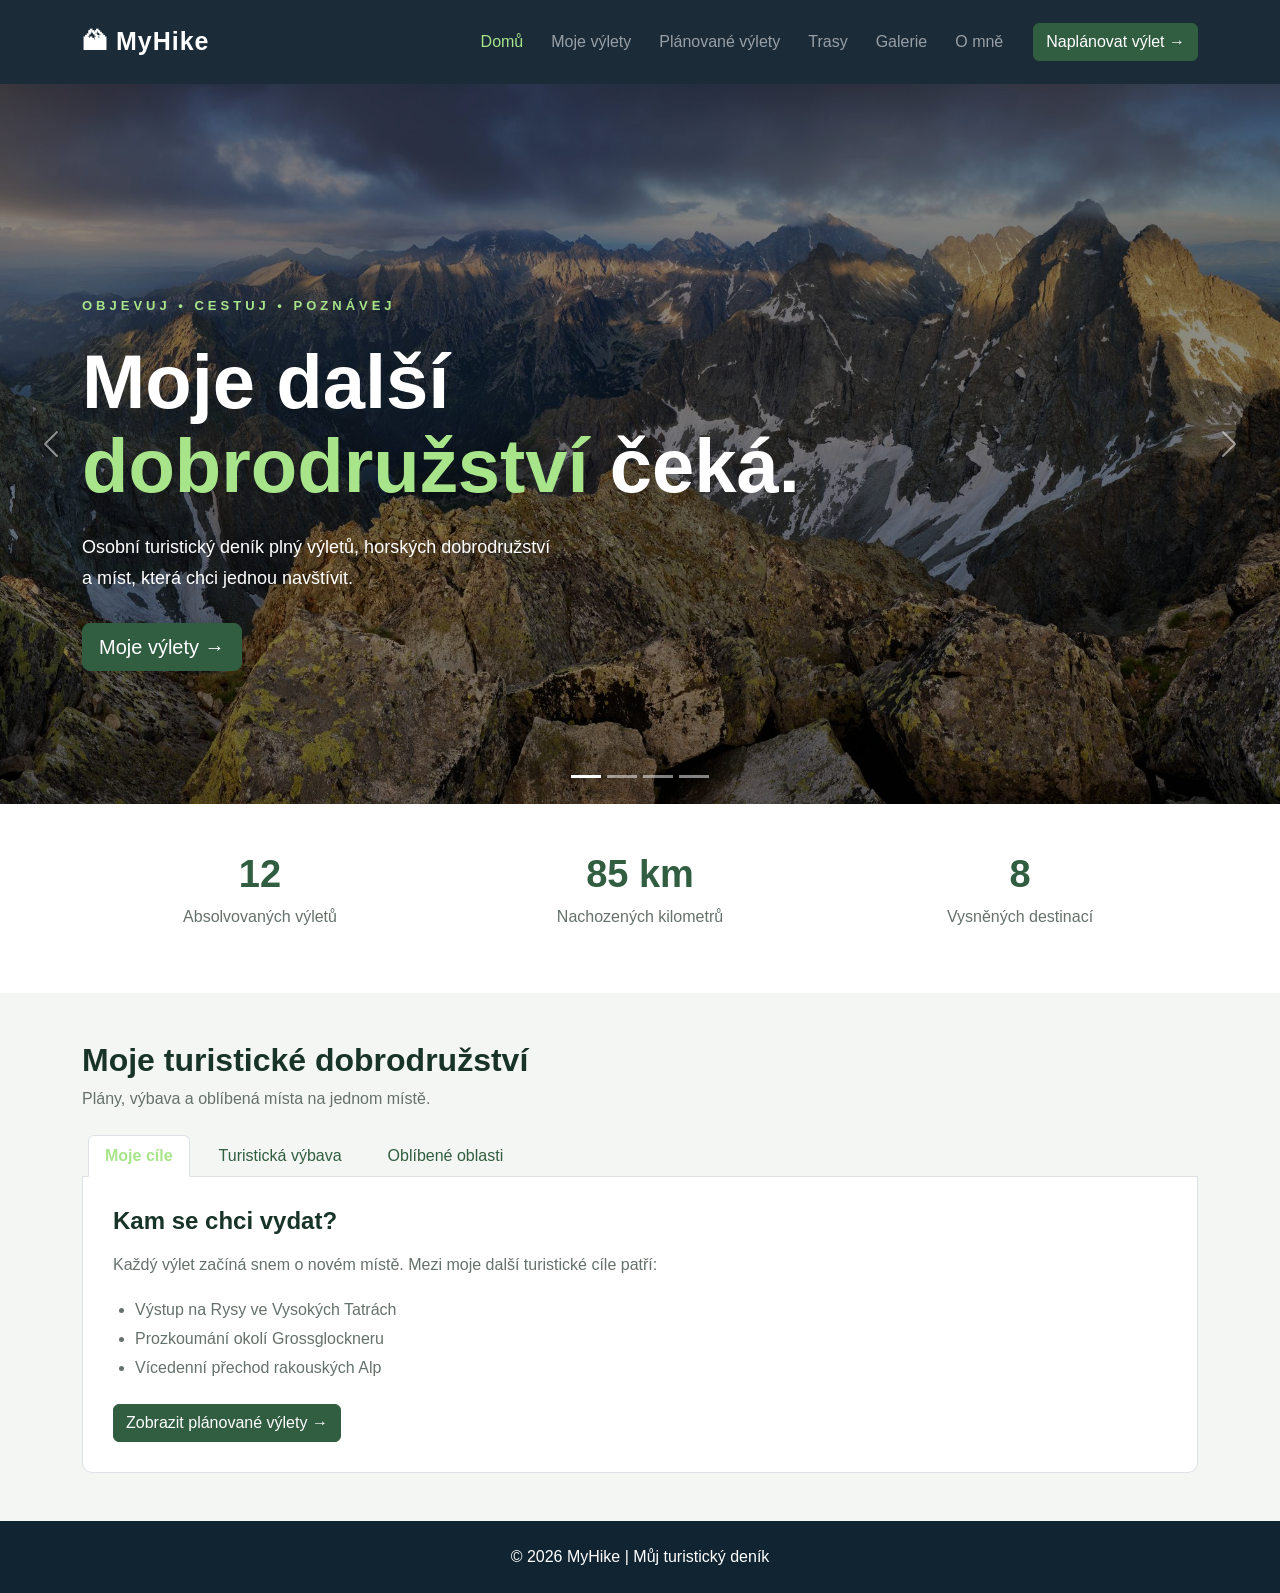
==== index.html @ 787a1495 "Add files via upload" ====
<!DOCTYPE html>
<html lang="cs">

<head>
    <meta charset="UTF-8">
    <meta name="viewport" content="width=device-width, initial-scale=1.0">

    <title>MyHike | Můj turistický deník</title>

    <!-- Bootstrap CSS -->
    <link
        href="https://cdn.jsdelivr.net/npm/bootstrap@5.3.3/dist/css/bootstrap.min.css"
        rel="stylesheet">

    <!-- Vlastní CSS -->
    <link rel="stylesheet" href="css/style.css">
</head>

<body>

    <!-- NAVIGACE -->
    <nav class="navbar navbar-expand-lg navbar-dark fixed-top">
        <div class="container">

            <a class="navbar-brand fw-bold" href="index.html">
                🏔 MyHike
            </a>

            <button
                class="navbar-toggler"
                type="button"
                data-bs-toggle="collapse"
                data-bs-target="#menu"
                aria-controls="menu"
                aria-expanded="false"
                aria-label="Otevřít navigaci">

                <span class="navbar-toggler-icon"></span>
            </button>

            <div class="collapse navbar-collapse" id="menu">

                <ul class="navbar-nav ms-auto">

                    <li class="nav-item">
                        <a class="nav-link active" href="index.html">Domů</a>
                    </li>

                    <li class="nav-item">
                        <a class="nav-link" href="vylety.html">Moje výlety</a>
                    </li>

                    <li class="nav-item">
                        <a class="nav-link" href="plany.html">Plánované výlety</a>
                    </li>

                    <li class="nav-item">
                        <a class="nav-link" href="trasy.html">Trasy</a>
                    </li>

                    <li class="nav-item">
                        <a class="nav-link" href="galerie.html">Galerie</a>
                    </li>

                    <li class="nav-item">
                        <a class="nav-link" href="kontakt.html">O mně</a>
                    </li>

                </ul>

                <a href="plany.html" class="btn btn-success ms-lg-3">
                    Naplánovat výlet →
                </a>

            </div>
        </div>
    </nav>


    <!-- ÚVODNÍ BOOTSTRAP CAROUSEL -->
    <section id="heroCarousel"
        class="carousel slide"
        data-bs-ride="carousel"
        data-bs-interval="5000"
        data-bs-wrap="true">

        <!-- Indikátory -->
        <div class="carousel-indicators">

            <button type="button"
                data-bs-target="#heroCarousel"
                data-bs-slide-to="0"
                class="active"
                aria-current="true"
                aria-label="Fotografie 1">
            </button>

            <button type="button"
                data-bs-target="#heroCarousel"
                data-bs-slide-to="1"
                aria-label="Fotografie 2">
            </button>

            <button type="button"
                data-bs-target="#heroCarousel"
                data-bs-slide-to="2"
                aria-label="Fotografie 3">
            </button>

            <button type="button"
                data-bs-target="#heroCarousel"
                data-bs-slide-to="3"
                aria-label="Fotografie 4">
            </button>

        </div>


        <!-- Fotografie -->
        <div class="carousel-inner">

            <div class="carousel-item active">
                <img
                    src="images/uvod1.jpg"
                    class="hero-image"
                    alt="Vysoké Tatry">
            </div>

            <div class="carousel-item">
                <img
                    src="images/uvod2.jpg"
                    class="hero-image"
                    alt="Lysá hora">
            </div>

            <div class="carousel-item">
                <img
                    src="images/uvod3.jpg"
                    class="hero-image"
                    alt="Alpské jezero">
            </div>

            <div class="carousel-item">
                <img
                    src="images/uvod4.jpg"
                    class="hero-image"
                    alt="Grossglockner">
            </div>

        </div>


        <!-- Text přes fotografie -->
        <div class="hero-overlay">

            <div class="container">

                <p class="hero-label">
                    OBJEVUJ • CESTUJ • POZNÁVEJ
                </p>

                <h1>
                    Moje další<br>
                    <span>dobrodružství</span> čeká.
                </h1>

                <p class="hero-text">
                    Osobní turistický deník plný výletů,
                    horských dobrodružství a míst,
                    která chci jednou navštívit.
                </p>

                <a href="vylety.html" class="btn btn-success btn-lg">
                    Moje výlety →
                </a>

            </div>

        </div>


        <!-- Šipka zpět -->
        <button
            class="carousel-control-prev"
            type="button"
            data-bs-target="#heroCarousel"
            data-bs-slide="prev"
            aria-label="Předchozí fotografie">

            <span class="carousel-control-prev-icon"
                aria-hidden="true"></span>

        </button>


        <!-- Šipka vpřed -->
        <button
            class="carousel-control-next"
            type="button"
            data-bs-target="#heroCarousel"
            data-bs-slide="next"
            aria-label="Další fotografie">

            <span class="carousel-control-next-icon"
                aria-hidden="true"></span>

        </button>

    </section>


    <!-- STATISTIKY -->
    <section class="statistics py-5">

        <div class="container">

            <div class="row text-center g-4">

                <div class="col-12 col-md-4">
                    <h2>12</h2>
                    <p>Absolvovaných výletů</p>
                </div>

                <div class="col-12 col-md-4">
                    <h2>85 km</h2>
                    <p>Nachozených kilometrů</p>
                </div>

                <div class="col-12 col-md-4">
                    <h2>8</h2>
                    <p>Vysněných destinací</p>
                </div>

            </div>

        </div>

    </section>

<!-- PŘEPÍNACÍ ZÁLOŽKY -->
<section class="container tabs-section py-5">

    <div class="section-heading mb-4">
        <h2>Moje turistické dobrodružství</h2>
        <p>Plány, výbava a oblíbená místa na jednom místě.</p>
    </div>

    <!-- TLAČÍTKA ZÁLOŽEK -->
    <ul class="nav nav-tabs" id="myHikeTabs" role="tablist">

        <li class="nav-item" role="presentation">
            <button class="nav-link active"
                id="goals-tab"
                data-bs-toggle="tab"
                data-bs-target="#goals"
                type="button"
                role="tab"
                aria-controls="goals"
                aria-selected="true">
                Moje cíle
            </button>
        </li>

        <li class="nav-item" role="presentation">
            <button class="nav-link"
                id="equipment-tab"
                data-bs-toggle="tab"
                data-bs-target="#equipment"
                type="button"
                role="tab"
                aria-controls="equipment"
                aria-selected="false">
                Turistická výbava
            </button>
        </li>

        <li class="nav-item" role="presentation">
            <button class="nav-link"
                id="areas-tab"
                data-bs-toggle="tab"
                data-bs-target="#areas"
                type="button"
                role="tab"
                aria-controls="areas"
                aria-selected="false">
                Oblíbené oblasti
            </button>
        </li>

    </ul>


    <!-- OBSAH ZÁLOŽEK -->
    <div class="tab-content hike-tab-content" id="myHikeTabsContent">

        <!-- ZÁLOŽKA 1 -->
        <div class="tab-pane fade show active"
            id="goals"
            role="tabpanel"
            aria-labelledby="goals-tab"
            tabindex="0">

            <h3>Kam se chci vydat?</h3>

            <p>
                Každý výlet začíná snem o novém místě.
                Mezi moje další turistické cíle patří:
            </p>

            <ul>
                <li>Výstup na Rysy ve Vysokých Tatrách</li>
                <li>Prozkoumání okolí Grossglockneru</li>
                <li>Vícedenní přechod rakouských Alp</li>
            </ul>

            <a href="plany.html" class="btn btn-success">
                Zobrazit plánované výlety →
            </a>

        </div>


        <!-- ZÁLOŽKA 2 -->
        <div class="tab-pane fade"
            id="equipment"
            role="tabpanel"
            aria-labelledby="equipment-tab"
            tabindex="0">

            <h3>Co si beru na túru?</h3>

            <p>
                Dobrá příprava a správná výbava jsou základem
                každého bezpečného horského výletu.
            </p>

            <ul>
                <li>Pohodlné turistické boty</li>
                <li>Turistický batoh</li>
                <li>Dostatek vody a jídla</li>
                <li>Mapa nebo navigace</li>
                <li>Vhodné oblečení a pláštěnka</li>
            </ul>

        </div>


        <!-- ZÁLOŽKA 3 -->
        <div class="tab-pane fade"
            id="areas"
            role="tabpanel"
            aria-labelledby="areas-tab"
            tabindex="0">

            <h3>Moje oblíbené oblasti</h3>

            <p>
                Nejraději objevuji horskou přírodu
                a místa s krásnými výhledy.
            </p>

            <ul>
                <li>Vysoké Tatry – horské štíty a plesa</li>
                <li>Beskydy – lesy a horské hřebeny</li>
                <li>Alpy – vysoké vrcholy a horská jezera</li>
            </ul>

            <a href="galerie.html" class="btn btn-outline-success">
                Prohlédnout galerii →
            </a>

        </div>

    </div>

</section>


    <!-- PATIČKA -->
    <footer class="text-center py-4">

        <p class="mb-0">
            © 2026 MyHike | Můj turistický deník
        </p>

    </footer>


    <!-- Bootstrap JavaScript -->
    <script src="https://cdn.jsdelivr.net/npm/bootstrap@5.3.3/dist/js/bootstrap.bundle.min.js"></script>

</body>
</html>
---- css/style.css ----
/* ========================================
   MYHIKE - HLAVNÍ STYLY WEBU
   ======================================== */


/* ZÁKLADNÍ NASTAVENÍ */

* {
    box-sizing: border-box;
}

body {
    margin: 0;
    font-family: Arial, sans-serif;
    background-color: #f4f6f3;
    color: #183328;
}


/* ========================================
   NAVIGACE
   ======================================== */

.navbar {
    position: relative;
    background-color: #1b2b38;
    padding: 18px 0;
    width: 100%;
    z-index: 1000;
}

.navbar-brand {
    font-size: 25px;
    font-weight: bold;
    letter-spacing: 1px;
}

.nav-link {
    margin: 0 6px;
    transition: color 0.3s;
}

.nav-link:hover {
    color: #a8e58a !important;
}

.nav-link.active {
    color: #a8e58a !important;
}


/* ========================================
   ÚVODNÍ CAROUSEL
   ======================================== */

#heroCarousel {
    position: relative;
    width: 100%;
    overflow: hidden;
}

#heroCarousel .carousel-inner {
    width: 100%;
}

#heroCarousel .carousel-item {
    height: 720px;
    background-color: transparent;
}

#heroCarousel .carousel-item img {
    display: block;
    width: 100%;
    height: 720px;
    object-fit: cover;
}

.hero-image {
    display: block;
    width: 100%;
    height: 720px;
    object-fit: cover;
    object-position: center;
    filter: brightness(55%);
}


/* TEXT PŘES FOTOGRAFIE */

.hero-overlay {
    position: absolute;
    inset: 0;
    display: flex;
    align-items: center;
    color: white;
    pointer-events: none;
    z-index: 2;
}

.hero-overlay .container {
    padding-top: 80px;
}

.hero-label {
    letter-spacing: 4px;
    font-size: 13px;
    font-weight: bold;
    color: #a8e58a;
}

.hero-overlay h1 {
    font-size: clamp(42px, 6vw, 76px);
    font-weight: bold;
    line-height: 1.1;
    margin: 25px 0;
}

.hero-overlay h1 span {
    color: #a8e58a;
}

.hero-text {
    max-width: 470px;
    font-size: 18px;
    line-height: 1.7;
    margin-bottom: 30px;
}

.hero-overlay a {
    pointer-events: auto;
}


/* OVLÁDÁNÍ CAROUSELU */

#heroCarousel .carousel-indicators {
    z-index: 4;
}

#heroCarousel .carousel-control-prev,
#heroCarousel .carousel-control-next {
    z-index: 4;
    width: 8%;
}


/* ========================================
   TLAČÍTKA
   ======================================== */

.btn-success {
    background-color: #315d40;
    border-color: #315d40;
}

.btn-success:hover {
    background-color: #244832;
    border-color: #244832;
}


/* ========================================
   STATISTIKY
   ======================================== */

.statistics {
    background-color: #ffffff;
    padding: 50px 0;
}

.statistics h2 {
    color: #315d40;
    font-size: 38px;
    font-weight: bold;
}

.statistics p {
    color: #65716a;
    font-size: 16px;
}


/* ========================================
   PATIČKA
   ======================================== */

footer {
    background-color: #102432;
    color: white;
}


/* ========================================
   RESPONZIVNÍ ZOBRAZENÍ
   ======================================== */

@media (max-width: 768px) {

    .navbar {
        padding: 12px 0;
    }

    #heroCarousel .carousel-item {
        height: 650px;
    }

    .hero-image {
        height: 650px;
    }

    .hero-overlay .container {
        padding-top: 100px;
    }

    .hero-overlay h1 {
        font-size: 42px;
    }

    .hero-text {
        font-size: 16px;
        max-width: 90%;
    }

    .statistics h2 {
        font-size: 32px;
    }

}


@media (max-width: 480px) {

    #heroCarousel .carousel-item {
        height: 600px;
    }

    .hero-image {
        height: 600px;
    }

    .hero-overlay h1 {
        font-size: 36px;
    }

    .hero-label {
        font-size: 11px;
        letter-spacing: 2px;
    }

}

/* ========================================
   STRÁNKA MOJE VÝLETY
   ======================================== */

.subpage-header {
    background: linear-gradient(
        rgba(10, 30, 25, 0.85),
        rgba(10, 30, 25, 0.85)
    ),
    url("../images/uvod1.jpg") center/cover;

    color: white;
    padding: 150px 0 70px;
}

.subpage-header h1 {
    font-size: clamp(38px, 5vw, 60px);
    font-weight: bold;
    margin: 15px 0;
}

.subpage-header p:not(.hero-label) {
    max-width: 600px;
    font-size: 18px;
    line-height: 1.7;
}

.breadcrumb a {
    color: #315d40;
    text-decoration: none;
}

.section-heading h2 {
    color: #183328;
    font-size: 32px;
    font-weight: bold;
}

.section-heading p {
    color: #65716a;
}

.hike-card {
    border: none;
    border-radius: 12px;
    overflow: hidden;
    box-shadow: 0 4px 18px rgba(0, 0, 0, 0.08);
    transition: transform 0.3s, box-shadow 0.3s;
}

.hike-card:hover {
    transform: translateY(-5px);
    box-shadow: 0 8px 24px rgba(0, 0, 0, 0.14);
}

.hike-card .card-img-top {
    height: 230px;
    object-fit: cover;
}

.hike-card .card-title {
    color: #183328;
    font-size: 22px;
    font-weight: bold;
}

.hike-card .card-text {
    color: #65716a;
    line-height: 1.6;
}

.hike-detail {
    color: #315d40;
    font-size: 14px;
}

/* ========================================
   TABULKA TURISTICKÝCH TRAS
   ======================================== */

#trasyTable {
    font-size: 14px;
}

#trasyTable thead th {
    background-color: #1b2b38;
    color: white;
    padding: 14px 10px;
    white-space: nowrap;
}

#trasyTable tbody td {
    padding: 12px 10px;
}

.dataTables_wrapper {
    margin-top: 20px;
    margin-bottom: 30px;
}

.dataTables_wrapper .form-control,
.dataTables_wrapper .form-select {
    border-radius: 6px;
    border: 1px solid #ced4da;
}

.dataTables_wrapper .page-link {
    color: #315d40;
}


.dataTables_wrapper .page-item.active .page-link {
    background-color: transparent;
    border-color: #315d40;
    color: #315d40;
    font-weight: bold;
}

/* ========================================
   FOTOGALERIE
   ======================================== */

.gallery-button {
    display: block;
    width: 100%;
    padding: 0;
    border: none;
    background: transparent;
    overflow: hidden;
    border-radius: 10px;
    cursor: pointer;
}

.gallery-image {
    display: block;
    width: 100%;
    height: 260px;
    object-fit: cover;
    transition: transform 0.4s, filter 0.4s;
}

.gallery-button:hover .gallery-image {
    transform: scale(1.05);
    filter: brightness(80%);
}

.gallery-caption {
    margin-top: 12px;
    margin-bottom: 5px;
    font-size: 20px;
    font-weight: bold;
    color: #183328;
}

.modal-photo {
    display: block;
    width: 100%;
    max-height: 65vh;
    object-fit: contain;
    border-radius: 8px;
}

/* ========================================
   STRÁNKA O MNĚ A KONTAKT
   ======================================== */

.about-section {
    max-width: 850px;
}

.about-section p {
    color: #65716a;
    font-size: 17px;
    line-height: 1.8;
}

.contact-section {
    max-width: 900px;
    margin: 0 auto;
    padding: 30px;
    background-color: white;
    border-radius: 12px;
    box-shadow: 0 4px 18px rgba(0, 0, 0, 0.07);
}

.contact-form .form-label {
    font-weight: 600;
    color: #183328;
}

.contact-form .form-control,
.contact-form .form-select {
    padding: 11px 12px;
    border-color: #d5ddd7;
}

.contact-form .form-control:focus,
.contact-form .form-select:focus {
    border-color: #315d40;
    box-shadow: 0 0 0 0.2rem rgba(49, 93, 64, 0.15);
}

.contact-form .form-check-input:checked {
    background-color: #315d40;
    border-color: #315d40;
}

@media (max-width: 576px) {
    .contact-section {
        padding: 20px 15px;
    }
}

/* ========================================
   PŘEPÍNACÍ ZÁLOŽKY
   ======================================== */

.tabs-section {
    max-width: 1140px;
}

.hike-tab-content {
    background-color: white;
    border: 1px solid #dee2e6;
    border-top: none;
    padding: 30px;
    border-radius: 0 0 10px 10px;
    min-height: 250px;
}

.hike-tab-content h3 {
    color: #183328;
    font-size: 24px;
    font-weight: bold;
    margin-bottom: 15px;
}

.hike-tab-content p,
.hike-tab-content li {
    color: #65716a;
    line-height: 1.8;
}

.hike-tab-content ul {
    padding-left: 22px;
    margin-bottom: 22px;
}

#myHikeTabs .nav-link {
    color: #315d40;
}

#myHikeTabs .nav-link.active {
    color: #183328;
    font-weight: bold;
    border-color: #dee2e6 #dee2e6 white;
}

@media (max-width: 576px) {

    .hike-tab-content {
        padding: 20px 15px;
    }

    #myHikeTabs .nav-link {
        padding: 10px 8px;
        font-size: 13px;
    }

}
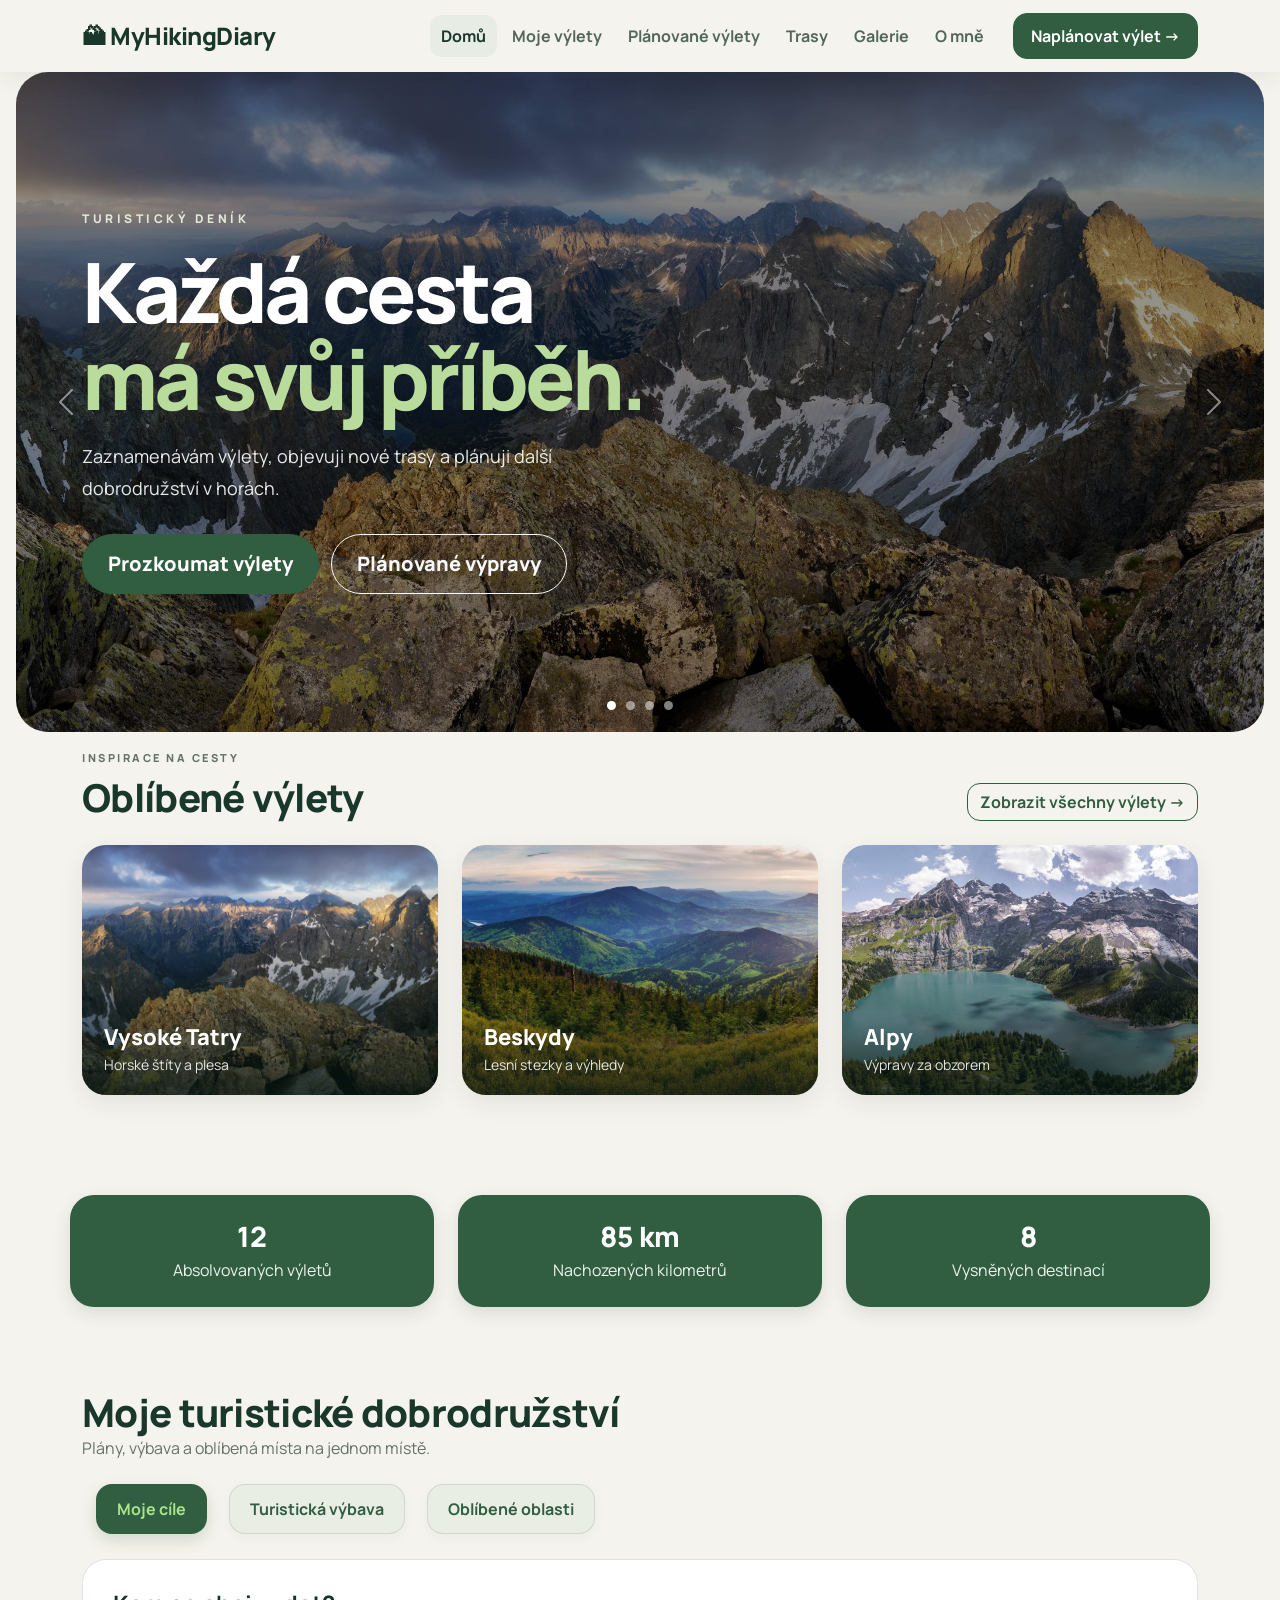
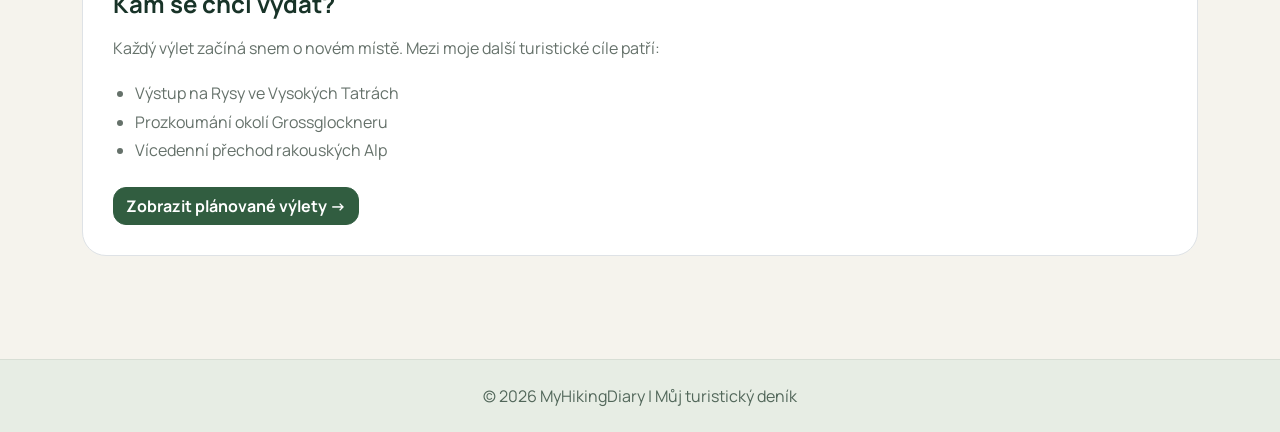
==== commit b5aed290: "Add files via upload" ====
--- a/index.html
+++ b/index.html
@@ -1,394 +1,435 @@
-
-<!DOCTYPE html>
-<html lang="cs">
-
-<head>
-    <meta charset="UTF-8">
-    <meta name="viewport" content="width=device-width, initial-scale=1.0">
-
-    <title>MyHike | Můj turistický deník</title>
-
-    <!-- Bootstrap CSS -->
-    <link
-        href="https://cdn.jsdelivr.net/npm/bootstrap@5.3.3/dist/css/bootstrap.min.css"
-        rel="stylesheet">
-
-    <!-- Vlastní CSS -->
-    <link rel="stylesheet" href="css/style.css">
-</head>
-
-<body>
-
-    <!-- NAVIGACE -->
-    <nav class="navbar navbar-expand-lg navbar-dark fixed-top">
-        <div class="container">
-
-            <a class="navbar-brand fw-bold" href="index.html">
-                🏔 MyHike
-            </a>
-
-            <button
-                class="navbar-toggler"
-                type="button"
-                data-bs-toggle="collapse"
-                data-bs-target="#menu"
-                aria-controls="menu"
-                aria-expanded="false"
-                aria-label="Otevřít navigaci">
-
-                <span class="navbar-toggler-icon"></span>
-            </button>
-
-            <div class="collapse navbar-collapse" id="menu">
-
-                <ul class="navbar-nav ms-auto">
-
-                    <li class="nav-item">
-                        <a class="nav-link active" href="index.html">Domů</a>
-                    </li>
-
-                    <li class="nav-item">
-                        <a class="nav-link" href="vylety.html">Moje výlety</a>
-                    </li>
-
-                    <li class="nav-item">
-                        <a class="nav-link" href="plany.html">Plánované výlety</a>
-                    </li>
-
-                    <li class="nav-item">
-                        <a class="nav-link" href="trasy.html">Trasy</a>
-                    </li>
-
-                    <li class="nav-item">
-                        <a class="nav-link" href="galerie.html">Galerie</a>
-                    </li>
-
-                    <li class="nav-item">
-                        <a class="nav-link" href="kontakt.html">O mně</a>
-                    </li>
-
-                </ul>
-
-                <a href="plany.html" class="btn btn-success ms-lg-3">
-                    Naplánovat výlet →
-                </a>
-
-            </div>
-        </div>
-    </nav>
-
-
-    <!-- ÚVODNÍ BOOTSTRAP CAROUSEL -->
-    <section id="heroCarousel"
-        class="carousel slide"
-        data-bs-ride="carousel"
-        data-bs-interval="5000"
-        data-bs-wrap="true">
-
-        <!-- Indikátory -->
-        <div class="carousel-indicators">
-
-            <button type="button"
-                data-bs-target="#heroCarousel"
-                data-bs-slide-to="0"
-                class="active"
-                aria-current="true"
-                aria-label="Fotografie 1">
-            </button>
-
-            <button type="button"
-                data-bs-target="#heroCarousel"
-                data-bs-slide-to="1"
-                aria-label="Fotografie 2">
-            </button>
-
-            <button type="button"
-                data-bs-target="#heroCarousel"
-                data-bs-slide-to="2"
-                aria-label="Fotografie 3">
-            </button>
-
-            <button type="button"
-                data-bs-target="#heroCarousel"
-                data-bs-slide-to="3"
-                aria-label="Fotografie 4">
-            </button>
-
-        </div>
-
-
-        <!-- Fotografie -->
-        <div class="carousel-inner">
-
-            <div class="carousel-item active">
-                <img
-                    src="images/uvod1.jpg"
-                    class="hero-image"
-                    alt="Vysoké Tatry">
-            </div>
-
-            <div class="carousel-item">
-                <img
-                    src="images/uvod2.jpg"
-                    class="hero-image"
-                    alt="Lysá hora">
-            </div>
-
-            <div class="carousel-item">
-                <img
-                    src="images/uvod3.jpg"
-                    class="hero-image"
-                    alt="Alpské jezero">
-            </div>
-
-            <div class="carousel-item">
-                <img
-                    src="images/uvod4.jpg"
-                    class="hero-image"
-                    alt="Grossglockner">
-            </div>
-
-        </div>
-
-
-        <!-- Text přes fotografie -->
-        <div class="hero-overlay">
-
-            <div class="container">
-
-                <p class="hero-label">
-                    OBJEVUJ • CESTUJ • POZNÁVEJ
-                </p>
-
-                <h1>
-                    Moje další<br>
-                    <span>dobrodružství</span> čeká.
-                </h1>
-
-                <p class="hero-text">
-                    Osobní turistický deník plný výletů,
-                    horských dobrodružství a míst,
-                    která chci jednou navštívit.
-                </p>
-
-                <a href="vylety.html" class="btn btn-success btn-lg">
-                    Moje výlety →
-                </a>
-
-            </div>
-
-        </div>
-
-
-        <!-- Šipka zpět -->
-        <button
-            class="carousel-control-prev"
-            type="button"
-            data-bs-target="#heroCarousel"
-            data-bs-slide="prev"
-            aria-label="Předchozí fotografie">
-
-            <span class="carousel-control-prev-icon"
-                aria-hidden="true"></span>
-
-        </button>
-
-
-        <!-- Šipka vpřed -->
-        <button
-            class="carousel-control-next"
-            type="button"
-            data-bs-target="#heroCarousel"
-            data-bs-slide="next"
-            aria-label="Další fotografie">
-
-            <span class="carousel-control-next-icon"
-                aria-hidden="true"></span>
-
-        </button>
-
-    </section>
-
-
-    <!-- STATISTIKY -->
-    <section class="statistics py-5">
-
-        <div class="container">
-
-            <div class="row text-center g-4">
-
-                <div class="col-12 col-md-4">
-                    <h2>12</h2>
-                    <p>Absolvovaných výletů</p>
-                </div>
-
-                <div class="col-12 col-md-4">
-                    <h2>85 km</h2>
-                    <p>Nachozených kilometrů</p>
-                </div>
-
-                <div class="col-12 col-md-4">
-                    <h2>8</h2>
-                    <p>Vysněných destinací</p>
-                </div>
-
-            </div>
-
-        </div>
-
-    </section>
-
-<!-- PŘEPÍNACÍ ZÁLOŽKY -->
-<section class="container tabs-section py-5">
-
-    <div class="section-heading mb-4">
-        <h2>Moje turistické dobrodružství</h2>
-        <p>Plány, výbava a oblíbená místa na jednom místě.</p>
-    </div>
-
-    <!-- TLAČÍTKA ZÁLOŽEK -->
-    <ul class="nav nav-tabs" id="myHikeTabs" role="tablist">
-
-        <li class="nav-item" role="presentation">
-            <button class="nav-link active"
-                id="goals-tab"
-                data-bs-toggle="tab"
-                data-bs-target="#goals"
-                type="button"
-                role="tab"
-                aria-controls="goals"
-                aria-selected="true">
-                Moje cíle
-            </button>
-        </li>
-
-        <li class="nav-item" role="presentation">
-            <button class="nav-link"
-                id="equipment-tab"
-                data-bs-toggle="tab"
-                data-bs-target="#equipment"
-                type="button"
-                role="tab"
-                aria-controls="equipment"
-                aria-selected="false">
-                Turistická výbava
-            </button>
-        </li>
-
-        <li class="nav-item" role="presentation">
-            <button class="nav-link"
-                id="areas-tab"
-                data-bs-toggle="tab"
-                data-bs-target="#areas"
-                type="button"
-                role="tab"
-                aria-controls="areas"
-                aria-selected="false">
-                Oblíbené oblasti
-            </button>
-        </li>
-
-    </ul>
-
-
-    <!-- OBSAH ZÁLOŽEK -->
-    <div class="tab-content hike-tab-content" id="myHikeTabsContent">
-
-        <!-- ZÁLOŽKA 1 -->
-        <div class="tab-pane fade show active"
-            id="goals"
-            role="tabpanel"
-            aria-labelledby="goals-tab"
-            tabindex="0">
-
-            <h3>Kam se chci vydat?</h3>
-
-            <p>
-                Každý výlet začíná snem o novém místě.
-                Mezi moje další turistické cíle patří:
-            </p>
-
-            <ul>
-                <li>Výstup na Rysy ve Vysokých Tatrách</li>
-                <li>Prozkoumání okolí Grossglockneru</li>
-                <li>Vícedenní přechod rakouských Alp</li>
-            </ul>
-
-            <a href="plany.html" class="btn btn-success">
-                Zobrazit plánované výlety →
-            </a>
-
-        </div>
-
-
-        <!-- ZÁLOŽKA 2 -->
-        <div class="tab-pane fade"
-            id="equipment"
-            role="tabpanel"
-            aria-labelledby="equipment-tab"
-            tabindex="0">
-
-            <h3>Co si beru na túru?</h3>
-
-            <p>
-                Dobrá příprava a správná výbava jsou základem
-                každého bezpečného horského výletu.
-            </p>
-
-            <ul>
-                <li>Pohodlné turistické boty</li>
-                <li>Turistický batoh</li>
-                <li>Dostatek vody a jídla</li>
-                <li>Mapa nebo navigace</li>
-                <li>Vhodné oblečení a pláštěnka</li>
-            </ul>
-
-        </div>
-
-
-        <!-- ZÁLOŽKA 3 -->
-        <div class="tab-pane fade"
-            id="areas"
-            role="tabpanel"
-            aria-labelledby="areas-tab"
-            tabindex="0">
-
-            <h3>Moje oblíbené oblasti</h3>
-
-            <p>
-                Nejraději objevuji horskou přírodu
-                a místa s krásnými výhledy.
-            </p>
-
-            <ul>
-                <li>Vysoké Tatry – horské štíty a plesa</li>
-                <li>Beskydy – lesy a horské hřebeny</li>
-                <li>Alpy – vysoké vrcholy a horská jezera</li>
-            </ul>
-
-            <a href="galerie.html" class="btn btn-outline-success">
-                Prohlédnout galerii →
-            </a>
-
-        </div>
-
-    </div>
-
-</section>
-
-
-    <!-- PATIČKA -->
-    <footer class="text-center py-4">
-
-        <p class="mb-0">
-            © 2026 MyHike | Můj turistický deník
-        </p>
-
-    </footer>
-
-
-    <!-- Bootstrap JavaScript -->
-    <script src="https://cdn.jsdelivr.net/npm/bootstrap@5.3.3/dist/js/bootstrap.bundle.min.js"></script>
-
-</body>
-</html>
+
+<!DOCTYPE html>
+<html lang="cs">
+
+<head>
+    <meta charset="UTF-8">
+    <meta name="viewport" content="width=device-width, initial-scale=1.0">
+
+    <title>MyHikingDiary | Můj turistický deník</title>
+
+    <!-- Font Manrope -->
+<link rel="preconnect" href="https://fonts.googleapis.com">
+<link rel="preconnect" href="https://fonts.gstatic.com" crossorigin>
+<link href="https://fonts.googleapis.com/css2?family=Manrope:wght@400;500;600;700;800&display=swap" rel="stylesheet">
+
+<!-- Bootstrap CSS -->
+    <link
+        href="https://cdn.jsdelivr.net/npm/bootstrap@5.3.3/dist/css/bootstrap.min.css"
+        rel="stylesheet">
+
+    <!-- Vlastní CSS -->
+    <link rel="stylesheet" href="css/style.css">
+</head>
+
+<body>
+
+    <!-- NAVIGACE -->
+    <nav class="navbar navbar-expand-lg navbar-light sticky-top">
+        <div class="container">
+
+            <a class="navbar-brand fw-bold" href="index.html">
+                🏔 MyHikingDiary
+            </a>
+
+            <button
+                class="navbar-toggler"
+                type="button"
+                data-bs-toggle="collapse"
+                data-bs-target="#menu"
+                aria-controls="menu"
+                aria-expanded="false"
+                aria-label="Otevřít navigaci">
+
+                <span class="navbar-toggler-icon"></span>
+            </button>
+
+            <div class="collapse navbar-collapse" id="menu">
+
+                <ul class="navbar-nav ms-auto">
+
+                    <li class="nav-item">
+                        <a class="nav-link active" href="index.html">Domů</a>
+                    </li>
+
+                    <li class="nav-item">
+                        <a class="nav-link" href="vylety.html">Moje výlety</a>
+                    </li>
+
+                    <li class="nav-item">
+                        <a class="nav-link" href="plany.html">Plánované výlety</a>
+                    </li>
+
+                    <li class="nav-item">
+                        <a class="nav-link" href="trasy.html">Trasy</a>
+                    </li>
+
+                    <li class="nav-item">
+                        <a class="nav-link" href="galerie.html">Galerie</a>
+                    </li>
+
+                    <li class="nav-item">
+                        <a class="nav-link" href="kontakt.html">O mně</a>
+                    </li>
+
+                </ul>
+
+                <a href="plany.html" class="btn btn-success ms-lg-3">
+                    Naplánovat výlet →
+                </a>
+
+            </div>
+        </div>
+    </nav>
+
+
+    <!-- ÚVODNÍ BOOTSTRAP CAROUSEL -->
+    <section id="heroCarousel"
+        class="carousel slide"
+        data-bs-ride="carousel"
+        data-bs-interval="5000"
+        data-bs-wrap="true">
+
+        <!-- Indikátory -->
+        <div class="carousel-indicators">
+
+            <button type="button"
+                data-bs-target="#heroCarousel"
+                data-bs-slide-to="0"
+                class="active"
+                aria-current="true"
+                aria-label="Fotografie 1">
+            </button>
+
+            <button type="button"
+                data-bs-target="#heroCarousel"
+                data-bs-slide-to="1"
+                aria-label="Fotografie 2">
+            </button>
+
+            <button type="button"
+                data-bs-target="#heroCarousel"
+                data-bs-slide-to="2"
+                aria-label="Fotografie 3">
+            </button>
+
+            <button type="button"
+                data-bs-target="#heroCarousel"
+                data-bs-slide-to="3"
+                aria-label="Fotografie 4">
+            </button>
+
+        </div>
+
+
+        <!-- Fotografie -->
+        <div class="carousel-inner">
+
+            <div class="carousel-item active">
+                <img
+                    src="images/uvod1.jpg"
+                    class="hero-image"
+                    alt="Vysoké Tatry">
+            </div>
+
+            <div class="carousel-item">
+                <img
+                    src="images/uvod2.jpg"
+                    class="hero-image"
+                    alt="Lysá hora">
+            </div>
+
+            <div class="carousel-item">
+                <img
+                    src="images/uvod3.jpg"
+                    class="hero-image"
+                    alt="Alpské jezero">
+            </div>
+
+            <div class="carousel-item">
+                <img
+                    src="images/uvod4.jpg"
+                    class="hero-image"
+                    alt="Grossglockner">
+            </div>
+
+        </div>
+
+
+        <!-- Text přes fotografie -->
+        <div class="hero-overlay">
+
+            <div class="container">
+
+                <p class="hero-label">
+                    TURISTICKÝ DENÍK
+                </p>
+
+                <h1>
+                    Každá cesta<br>
+                    <span>má svůj příběh.</span>
+                </h1>
+
+                <p class="hero-text">
+                    Zaznamenávám výlety, objevuji nové trasy
+                    a plánuji další dobrodružství v horách.
+                </p>
+
+                <div class="hero-actions">
+                    <a href="vylety.html" class="btn btn-success btn-lg">Prozkoumat výlety</a>
+                    <a href="plany.html" class="btn btn-outline-light btn-lg">Plánované výpravy</a>
+                </div>
+
+            </div>
+
+        </div>
+
+
+        <!-- Šipka zpět -->
+        <button
+            class="carousel-control-prev"
+            type="button"
+            data-bs-target="#heroCarousel"
+            data-bs-slide="prev"
+            aria-label="Předchozí fotografie">
+
+            <span class="carousel-control-prev-icon"
+                aria-hidden="true"></span>
+
+        </button>
+
+
+        <!-- Šipka vpřed -->
+        <button
+            class="carousel-control-next"
+            type="button"
+            data-bs-target="#heroCarousel"
+            data-bs-slide="next"
+            aria-label="Další fotografie">
+
+            <span class="carousel-control-next-icon"
+                aria-hidden="true"></span>
+
+        </button>
+
+    </section>
+
+
+    <!-- STATISTIKY -->
+    
+    <!-- OBLÍBENÉ VÝLETY -->
+    <section class="featured-section container">
+        <div class="section-heading featured-heading">
+            <div>
+                <p class="eyebrow">INSPIRACE NA CESTY</p>
+                <h2>Oblíbené výlety</h2>
+            </div>
+            <a href="vylety.html" class="btn btn-outline-success">Zobrazit všechny výlety →</a>
+        </div>
+        <div class="row g-4">
+            <div class="col-12 col-md-4">
+                <a href="vylety.html" class="featured-card">
+                    <img src="images/uvod1.jpg" alt="Horská krajina ve Vysokých Tatrách">
+                    <span class="featured-card-shade"></span>
+                    <span class="featured-card-caption"><strong>Vysoké Tatry</strong><small>Horské štíty a plesa</small></span>
+                </a>
+            </div>
+            <div class="col-12 col-md-4">
+                <a href="vylety.html" class="featured-card">
+                    <img src="images/uvod2.jpg" alt="Horská krajina Beskyd">
+                    <span class="featured-card-shade"></span>
+                    <span class="featured-card-caption"><strong>Beskydy</strong><small>Lesní stezky a výhledy</small></span>
+                </a>
+            </div>
+            <div class="col-12 col-md-4">
+                <a href="vylety.html" class="featured-card">
+                    <img src="images/uvod3.jpg" alt="Alpské jezero obklopené horami">
+                    <span class="featured-card-shade"></span>
+                    <span class="featured-card-caption"><strong>Alpy</strong><small>Výpravy za obzorem</small></span>
+                </a>
+            </div>
+        </div>
+    </section>
+
+
+<section class="stats-section container">
+    <div class="row g-4 text-center">
+
+        <div class="col-md-4">
+            <div class="stat-card">
+                <h3>12</h3>
+                <p>Absolvovaných výletů</p>
+            </div>
+        </div>
+
+        <div class="col-md-4">
+            <div class="stat-card">
+                <h3>85 km</h3>
+                <p>Nachozených kilometrů</p>
+            </div>
+        </div>
+
+        <div class="col-md-4">
+            <div class="stat-card">
+                <h3>8</h3>
+                <p>Vysněných destinací</p>
+            </div>
+        </div>
+
+    </div>
+</section>
+
+<!-- PŘEPÍNACÍ ZÁLOŽKY -->
+<section class="container tabs-section py-5">
+
+    <div class="section-heading mb-4">
+        <h2>Moje turistické dobrodružství</h2>
+        <p>Plány, výbava a oblíbená místa na jednom místě.</p>
+    </div>
+
+    <!-- TLAČÍTKA ZÁLOŽEK -->
+    <ul class="nav nav-tabs" id="myHikeTabs" role="tablist">
+
+        <li class="nav-item" role="presentation">
+            <button class="nav-link active"
+                id="goals-tab"
+                data-bs-toggle="tab"
+                data-bs-target="#goals"
+                type="button"
+                role="tab"
+                aria-controls="goals"
+                aria-selected="true">
+                Moje cíle
+            </button>
+        </li>
+
+        <li class="nav-item" role="presentation">
+            <button class="nav-link"
+                id="equipment-tab"
+                data-bs-toggle="tab"
+                data-bs-target="#equipment"
+                type="button"
+                role="tab"
+                aria-controls="equipment"
+                aria-selected="false">
+                Turistická výbava
+            </button>
+        </li>
+
+        <li class="nav-item" role="presentation">
+            <button class="nav-link"
+                id="areas-tab"
+                data-bs-toggle="tab"
+                data-bs-target="#areas"
+                type="button"
+                role="tab"
+                aria-controls="areas"
+                aria-selected="false">
+                Oblíbené oblasti
+            </button>
+        </li>
+
+    </ul>
+
+
+    <!-- OBSAH ZÁLOŽEK -->
+    <div class="tab-content hike-tab-content" id="myHikeTabsContent">
+
+        <!-- ZÁLOŽKA 1 -->
+        <div class="tab-pane fade show active"
+            id="goals"
+            role="tabpanel"
+            aria-labelledby="goals-tab"
+            tabindex="0">
+
+            <h3>Kam se chci vydat?</h3>
+
+            <p>
+                Každý výlet začíná snem o novém místě.
+                Mezi moje další turistické cíle patří:
+            </p>
+
+            <ul>
+                <li>Výstup na Rysy ve Vysokých Tatrách</li>
+                <li>Prozkoumání okolí Grossglockneru</li>
+                <li>Vícedenní přechod rakouských Alp</li>
+            </ul>
+
+            <a href="plany.html" class="btn btn-success">
+                Zobrazit plánované výlety →
+            </a>
+
+        </div>
+
+
+        <!-- ZÁLOŽKA 2 -->
+        <div class="tab-pane fade"
+            id="equipment"
+            role="tabpanel"
+            aria-labelledby="equipment-tab"
+            tabindex="0">
+
+            <h3>Co si beru na túru?</h3>
+
+            <p>
+                Dobrá příprava a správná výbava jsou základem
+                každého bezpečného horského výletu.
+            </p>
+
+            <ul>
+                <li>Pohodlné turistické boty</li>
+                <li>Turistický batoh</li>
+                <li>Dostatek vody a jídla</li>
+                <li>Mapa nebo navigace</li>
+                <li>Vhodné oblečení a pláštěnka</li>
+            </ul>
+
+        </div>
+
+
+        <!-- ZÁLOŽKA 3 -->
+        <div class="tab-pane fade"
+            id="areas"
+            role="tabpanel"
+            aria-labelledby="areas-tab"
+            tabindex="0">
+
+            <h3>Moje oblíbené oblasti</h3>
+
+            <p>
+                Nejraději objevuji horskou přírodu
+                a místa s krásnými výhledy.
+            </p>
+
+            <ul>
+                <li>Vysoké Tatry – horské štíty a plesa</li>
+                <li>Beskydy – lesy a horské hřebeny</li>
+                <li>Alpy – vysoké vrcholy a horská jezera</li>
+            </ul>
+
+            <a href="galerie.html" class="btn btn-outline-success">
+                Prohlédnout galerii →
+            </a>
+
+        </div>
+
+    </div>
+
+</section>
+
+
+    <!-- PATIČKA -->
+    <footer class="text-center py-4">
+
+        <p class="mb-0">
+            © 2026 MyHikingDiary | Můj turistický deník
+        </p>
+
+    </footer>
+
+
+    <!-- Bootstrap JavaScript -->
+    <script src="https://cdn.jsdelivr.net/npm/bootstrap@5.3.3/dist/js/bootstrap.bundle.min.js"></script>
+
+</body>
+</html>
--- a/css/style.css
+++ b/css/style.css
@@ -1,522 +1,1182 @@
-
-/* ========================================
-   MYHIKE - HLAVNÍ STYLY WEBU
-   ======================================== */
-
-
-/* ZÁKLADNÍ NASTAVENÍ */
-
-* {
-    box-sizing: border-box;
-}
-
-body {
-    margin: 0;
-    font-family: Arial, sans-serif;
-    background-color: #f4f6f3;
-    color: #183328;
-}
-
-
-/* ========================================
-   NAVIGACE
-   ======================================== */
-
-.navbar {
-    position: relative;
-    background-color: #1b2b38;
-    padding: 18px 0;
-    width: 100%;
-    z-index: 1000;
-}
-
-.navbar-brand {
-    font-size: 25px;
-    font-weight: bold;
-    letter-spacing: 1px;
-}
-
-.nav-link {
-    margin: 0 6px;
-    transition: color 0.3s;
-}
-
-.nav-link:hover {
-    color: #a8e58a !important;
-}
-
-.nav-link.active {
-    color: #a8e58a !important;
-}
-
-
-/* ========================================
-   ÚVODNÍ CAROUSEL
-   ======================================== */
-
-#heroCarousel {
-    position: relative;
-    width: 100%;
-    overflow: hidden;
-}
-
-#heroCarousel .carousel-inner {
-    width: 100%;
-}
-
-#heroCarousel .carousel-item {
-    height: 720px;
-    background-color: transparent;
-}
-
-#heroCarousel .carousel-item img {
-    display: block;
-    width: 100%;
-    height: 720px;
-    object-fit: cover;
-}
-
-.hero-image {
-    display: block;
-    width: 100%;
-    height: 720px;
-    object-fit: cover;
-    object-position: center;
-    filter: brightness(55%);
-}
-
-
-/* TEXT PŘES FOTOGRAFIE */
-
-.hero-overlay {
-    position: absolute;
-    inset: 0;
-    display: flex;
-    align-items: center;
-    color: white;
-    pointer-events: none;
-    z-index: 2;
-}
-
-.hero-overlay .container {
-    padding-top: 80px;
-}
-
-.hero-label {
-    letter-spacing: 4px;
-    font-size: 13px;
-    font-weight: bold;
-    color: #a8e58a;
-}
-
-.hero-overlay h1 {
-    font-size: clamp(42px, 6vw, 76px);
-    font-weight: bold;
-    line-height: 1.1;
-    margin: 25px 0;
-}
-
-.hero-overlay h1 span {
-    color: #a8e58a;
-}
-
-.hero-text {
-    max-width: 470px;
-    font-size: 18px;
-    line-height: 1.7;
-    margin-bottom: 30px;
-}
-
-.hero-overlay a {
-    pointer-events: auto;
-}
-
-
-/* OVLÁDÁNÍ CAROUSELU */
-
-#heroCarousel .carousel-indicators {
-    z-index: 4;
-}
-
-#heroCarousel .carousel-control-prev,
-#heroCarousel .carousel-control-next {
-    z-index: 4;
-    width: 8%;
-}
-
-
-/* ========================================
-   TLAČÍTKA
-   ======================================== */
-
-.btn-success {
-    background-color: #315d40;
-    border-color: #315d40;
-}
-
-.btn-success:hover {
-    background-color: #244832;
-    border-color: #244832;
-}
-
-
-/* ========================================
-   STATISTIKY
-   ======================================== */
-
-.statistics {
-    background-color: #ffffff;
-    padding: 50px 0;
-}
-
-.statistics h2 {
-    color: #315d40;
-    font-size: 38px;
-    font-weight: bold;
-}
-
-.statistics p {
-    color: #65716a;
-    font-size: 16px;
-}
-
-
-/* ========================================
-   PATIČKA
-   ======================================== */
-
-footer {
-    background-color: #102432;
-    color: white;
-}
-
-
-/* ========================================
-   RESPONZIVNÍ ZOBRAZENÍ
-   ======================================== */
-
-@media (max-width: 768px) {
-
-    .navbar {
-        padding: 12px 0;
-    }
-
-    #heroCarousel .carousel-item {
-        height: 650px;
-    }
-
-    .hero-image {
-        height: 650px;
-    }
-
-    .hero-overlay .container {
-        padding-top: 100px;
-    }
-
-    .hero-overlay h1 {
-        font-size: 42px;
-    }
-
-    .hero-text {
-        font-size: 16px;
-        max-width: 90%;
-    }
-
-    .statistics h2 {
-        font-size: 32px;
-    }
-
-}
-
-
-@media (max-width: 480px) {
-
-    #heroCarousel .carousel-item {
-        height: 600px;
-    }
-
-    .hero-image {
-        height: 600px;
-    }
-
-    .hero-overlay h1 {
-        font-size: 36px;
-    }
-
-    .hero-label {
-        font-size: 11px;
-        letter-spacing: 2px;
-    }
-
-}
-
-/* ========================================
-   STRÁNKA MOJE VÝLETY
-   ======================================== */
-
-.subpage-header {
-    background: linear-gradient(
-        rgba(10, 30, 25, 0.85),
-        rgba(10, 30, 25, 0.85)
-    ),
-    url("../images/uvod1.jpg") center/cover;
-
-    color: white;
-    padding: 150px 0 70px;
-}
-
-.subpage-header h1 {
-    font-size: clamp(38px, 5vw, 60px);
-    font-weight: bold;
-    margin: 15px 0;
-}
-
-.subpage-header p:not(.hero-label) {
-    max-width: 600px;
-    font-size: 18px;
-    line-height: 1.7;
-}
-
-.breadcrumb a {
-    color: #315d40;
-    text-decoration: none;
-}
-
-.section-heading h2 {
-    color: #183328;
-    font-size: 32px;
-    font-weight: bold;
-}
-
-.section-heading p {
-    color: #65716a;
-}
-
-.hike-card {
-    border: none;
-    border-radius: 12px;
-    overflow: hidden;
-    box-shadow: 0 4px 18px rgba(0, 0, 0, 0.08);
-    transition: transform 0.3s, box-shadow 0.3s;
-}
-
-.hike-card:hover {
-    transform: translateY(-5px);
-    box-shadow: 0 8px 24px rgba(0, 0, 0, 0.14);
-}
-
-.hike-card .card-img-top {
-    height: 230px;
-    object-fit: cover;
-}
-
-.hike-card .card-title {
-    color: #183328;
-    font-size: 22px;
-    font-weight: bold;
-}
-
-.hike-card .card-text {
-    color: #65716a;
-    line-height: 1.6;
-}
-
-.hike-detail {
-    color: #315d40;
-    font-size: 14px;
-}
-
-/* ========================================
-   TABULKA TURISTICKÝCH TRAS
-   ======================================== */
-
-#trasyTable {
-    font-size: 14px;
-}
-
-#trasyTable thead th {
-    background-color: #1b2b38;
-    color: white;
-    padding: 14px 10px;
-    white-space: nowrap;
-}
-
-#trasyTable tbody td {
-    padding: 12px 10px;
-}
-
-.dataTables_wrapper {
-    margin-top: 20px;
-    margin-bottom: 30px;
-}
-
-.dataTables_wrapper .form-control,
-.dataTables_wrapper .form-select {
-    border-radius: 6px;
-    border: 1px solid #ced4da;
-}
-
-.dataTables_wrapper .page-link {
-    color: #315d40;
-}
-
-
-.dataTables_wrapper .page-item.active .page-link {
-    background-color: transparent;
-    border-color: #315d40;
-    color: #315d40;
-    font-weight: bold;
-}
-
-/* ========================================
-   FOTOGALERIE
-   ======================================== */
-
-.gallery-button {
-    display: block;
-    width: 100%;
-    padding: 0;
-    border: none;
-    background: transparent;
-    overflow: hidden;
-    border-radius: 10px;
-    cursor: pointer;
-}
-
-.gallery-image {
-    display: block;
-    width: 100%;
-    height: 260px;
-    object-fit: cover;
-    transition: transform 0.4s, filter 0.4s;
-}
-
-.gallery-button:hover .gallery-image {
-    transform: scale(1.05);
-    filter: brightness(80%);
-}
-
-.gallery-caption {
-    margin-top: 12px;
-    margin-bottom: 5px;
-    font-size: 20px;
-    font-weight: bold;
-    color: #183328;
-}
-
-.modal-photo {
-    display: block;
-    width: 100%;
-    max-height: 65vh;
-    object-fit: contain;
-    border-radius: 8px;
-}
-
-/* ========================================
-   STRÁNKA O MNĚ A KONTAKT
-   ======================================== */
-
-.about-section {
-    max-width: 850px;
-}
-
-.about-section p {
-    color: #65716a;
-    font-size: 17px;
-    line-height: 1.8;
-}
-
-.contact-section {
-    max-width: 900px;
-    margin: 0 auto;
-    padding: 30px;
-    background-color: white;
-    border-radius: 12px;
-    box-shadow: 0 4px 18px rgba(0, 0, 0, 0.07);
-}
-
-.contact-form .form-label {
-    font-weight: 600;
-    color: #183328;
-}
-
-.contact-form .form-control,
-.contact-form .form-select {
-    padding: 11px 12px;
-    border-color: #d5ddd7;
-}
-
-.contact-form .form-control:focus,
-.contact-form .form-select:focus {
-    border-color: #315d40;
-    box-shadow: 0 0 0 0.2rem rgba(49, 93, 64, 0.15);
-}
-
-.contact-form .form-check-input:checked {
-    background-color: #315d40;
-    border-color: #315d40;
-}
-
-@media (max-width: 576px) {
-    .contact-section {
-        padding: 20px 15px;
-    }
-}
-
-/* ========================================
-   PŘEPÍNACÍ ZÁLOŽKY
-   ======================================== */
-
-.tabs-section {
-    max-width: 1140px;
-}
-
-.hike-tab-content {
-    background-color: white;
-    border: 1px solid #dee2e6;
-    border-top: none;
-    padding: 30px;
-    border-radius: 0 0 10px 10px;
-    min-height: 250px;
-}
-
-.hike-tab-content h3 {
-    color: #183328;
-    font-size: 24px;
-    font-weight: bold;
-    margin-bottom: 15px;
-}
-
-.hike-tab-content p,
-.hike-tab-content li {
-    color: #65716a;
-    line-height: 1.8;
-}
-
-.hike-tab-content ul {
-    padding-left: 22px;
-    margin-bottom: 22px;
-}
-
-#myHikeTabs .nav-link {
-    color: #315d40;
-}
-
-#myHikeTabs .nav-link.active {
-    color: #183328;
-    font-weight: bold;
-    border-color: #dee2e6 #dee2e6 white;
-}
-
-@media (max-width: 576px) {
-
-    .hike-tab-content {
-        padding: 20px 15px;
-    }
-
-    #myHikeTabs .nav-link {
-        padding: 10px 8px;
-        font-size: 13px;
-    }
-
-}
+
+/* ========================================
+   MYHIKE - HLAVNÍ STYLY WEBU
+   ======================================== */
+
+
+/* ZÁKLADNÍ NASTAVENÍ */
+
+* {
+    box-sizing: border-box;
+}
+
+body {
+    margin: 0;
+    font-family: Arial, sans-serif;
+    background-color: #f4f6f3;
+    color: #183328;
+}
+
+
+/* ========================================
+   NAVIGACE
+   ======================================== */
+
+.navbar {
+    position: relative;
+    background-color: #1b2b38;
+    padding: 18px 0;
+    width: 100%;
+    z-index: 1000;
+}
+
+.navbar-brand {
+    font-size: 25px;
+    font-weight: bold;
+    letter-spacing: 1px;
+}
+
+.nav-link {
+    margin: 0 6px;
+    transition: color 0.3s;
+}
+
+.nav-link:hover {
+    color: #a8e58a !important;
+}
+
+.nav-link.active {
+    color: #a8e58a !important;
+}
+
+
+/* ========================================
+   ÚVODNÍ CAROUSEL
+   ======================================== */
+
+#heroCarousel {
+    position: relative;
+    width: 100%;
+    overflow: hidden;
+}
+
+#heroCarousel .carousel-inner {
+    width: 100%;
+}
+
+#heroCarousel .carousel-item {
+    height: 720px;
+    background-color: transparent;
+}
+
+#heroCarousel .carousel-item img {
+    display: block;
+    width: 100%;
+    height: 720px;
+    object-fit: cover;
+}
+
+.hero-image {
+    display: block;
+    width: 100%;
+    height: 720px;
+    object-fit: cover;
+    object-position: center;
+    filter: brightness(55%);
+}
+
+
+/* TEXT PŘES FOTOGRAFIE */
+
+.hero-overlay {
+    position: absolute;
+    inset: 0;
+    display: flex;
+    align-items: center;
+    color: white;
+    pointer-events: none;
+    z-index: 2;
+}
+
+.hero-overlay .container {
+    padding-top: 80px;
+}
+
+.hero-label {
+    letter-spacing: 4px;
+    font-size: 13px;
+    font-weight: bold;
+    color: #a8e58a;
+}
+
+.hero-overlay h1 {
+    font-size: clamp(42px, 6vw, 76px);
+    font-weight: bold;
+    line-height: 1.1;
+    margin: 25px 0;
+}
+
+.hero-overlay h1 span {
+    color: #a8e58a;
+}
+
+.hero-text {
+    max-width: 470px;
+    font-size: 18px;
+    line-height: 1.7;
+    margin-bottom: 30px;
+}
+
+.hero-overlay a {
+    pointer-events: auto;
+}
+
+
+/* OVLÁDÁNÍ CAROUSELU */
+
+#heroCarousel .carousel-indicators {
+    z-index: 4;
+}
+
+#heroCarousel .carousel-control-prev,
+#heroCarousel .carousel-control-next {
+    z-index: 4;
+    width: 8%;
+}
+
+
+/* ========================================
+   TLAČÍTKA
+   ======================================== */
+
+.btn-success {
+    background-color: #315d40;
+    border-color: #315d40;
+}
+
+.btn-success:hover {
+    background-color: #244832;
+    border-color: #244832;
+}
+
+
+/* ========================================
+   STATISTIKY
+   ======================================== */
+
+/* Statistiky – zelené bubliny */
+.stats-section {
+    padding: 35px 0;
+}
+
+.stat-card {
+    background: #315d40;
+    color: white;
+    border-radius: 24px;
+    padding: 25px 15px;
+    text-align: center;
+    height: 100%;
+    box-shadow: 0 6px 18px rgba(24, 51, 40, 0.12);
+}
+
+.stat-card h3 {
+    color: white;
+    font-size: 28px;
+    font-weight: 800;
+    margin-bottom: 5px;
+}
+
+.stat-card p {
+    color: #edf4ed;
+    margin-bottom: 0;
+}
+
+
+/* ========================================
+   PATIČKA
+   ======================================== */
+
+footer {
+    background-color: #102432;
+    color: white;
+}
+
+
+/* ========================================
+   RESPONZIVNÍ ZOBRAZENÍ
+   ======================================== */
+
+@media (max-width: 768px) {
+
+    .navbar {
+        padding: 12px 0;
+    }
+
+    #heroCarousel .carousel-item {
+        height: 650px;
+    }
+
+    .hero-image {
+        height: 650px;
+    }
+
+    .hero-overlay .container {
+        padding-top: 100px;
+    }
+
+    .hero-overlay h1 {
+        font-size: 42px;
+    }
+
+    .hero-text {
+        font-size: 16px;
+        max-width: 90%;
+    }
+
+    .statistics h2 {
+        font-size: 32px;
+    }
+
+}
+
+
+@media (max-width: 480px) {
+
+    #heroCarousel .carousel-item {
+        height: 600px;
+    }
+
+    .hero-image {
+        height: 600px;
+    }
+
+    .hero-overlay h1 {
+        font-size: 36px;
+    }
+
+    .hero-label {
+        font-size: 11px;
+        letter-spacing: 2px;
+    }
+
+}
+
+/* ========================================
+   STRÁNKA MOJE VÝLETY
+   ======================================== */
+
+.subpage-header {
+    background: linear-gradient(
+        rgba(10, 30, 25, 0.85),
+        rgba(10, 30, 25, 0.85)
+    ),
+    url("../images/uvod1.jpg") center/cover;
+
+    color: white;
+    padding: 150px 0 70px;
+}
+
+.subpage-header h1 {
+    font-size: clamp(38px, 5vw, 60px);
+    font-weight: bold;
+    margin: 15px 0;
+}
+
+.subpage-header p:not(.hero-label) {
+    max-width: 600px;
+    font-size: 18px;
+    line-height: 1.7;
+}
+
+.breadcrumb a {
+    color: #315d40;
+    text-decoration: none;
+}
+
+.section-heading h2 {
+    color: #183328;
+    font-size: 32px;
+    font-weight: bold;
+}
+
+.section-heading p {
+    color: #65716a;
+}
+
+.hike-card {
+    border: none;
+    border-radius: 12px;
+    overflow: hidden;
+    box-shadow: 0 4px 18px rgba(0, 0, 0, 0.08);
+    transition: transform 0.3s, box-shadow 0.3s;
+}
+
+.hike-card:hover {
+    transform: translateY(-5px);
+    box-shadow: 0 8px 24px rgba(0, 0, 0, 0.14);
+}
+
+.hike-card .card-img-top {
+    height: 230px;
+    object-fit: cover;
+}
+
+.hike-card .card-title {
+    color: #183328;
+    font-size: 22px;
+    font-weight: bold;
+}
+
+.hike-card .card-text {
+    color: #65716a;
+    line-height: 1.6;
+}
+
+.hike-detail {
+    color: #315d40;
+    font-size: 14px;
+}
+
+/* ========================================
+   TABULKA TURISTICKÝCH TRAS
+   ======================================== */
+
+#trasyTable {
+    font-size: 14px;
+}
+
+#trasyTable thead th {
+    background-color: #1b2b38;
+    color: white;
+    padding: 14px 10px;
+    white-space: nowrap;
+}
+
+#trasyTable tbody td {
+    padding: 12px 10px;
+}
+
+.dataTables_wrapper {
+    margin-top: 20px;
+    margin-bottom: 30px;
+}
+
+.dataTables_wrapper .form-control,
+.dataTables_wrapper .form-select {
+    border-radius: 6px;
+    border: 1px solid #ced4da;
+}
+
+.dataTables_wrapper .page-link {
+    color: #315d40;
+}
+
+
+.dataTables_wrapper .page-item.active .page-link {
+    background-color: transparent;
+    border-color: #315d40;
+    color: #315d40;
+    font-weight: bold;
+}
+
+/* ========================================
+   FOTOGALERIE
+   ======================================== */
+
+.gallery-button {
+    display: block;
+    width: 100%;
+    padding: 0;
+    border: none;
+    background: transparent;
+    overflow: hidden;
+    border-radius: 10px;
+    cursor: pointer;
+}
+
+.gallery-image {
+    display: block;
+    width: 100%;
+    height: 260px;
+    object-fit: cover;
+    transition: transform 0.4s, filter 0.4s;
+}
+
+.gallery-button:hover .gallery-image {
+    transform: scale(1.05);
+    filter: brightness(80%);
+}
+
+.gallery-caption {
+    margin-top: 12px;
+    margin-bottom: 5px;
+    font-size: 20px;
+    font-weight: bold;
+    color: #183328;
+}
+
+.modal-photo {
+    display: block;
+    width: 100%;
+    max-height: 65vh;
+    object-fit: contain;
+    border-radius: 8px;
+}
+
+/* ========================================
+   STRÁNKA O MNĚ A KONTAKT
+   ======================================== */
+
+.about-section {
+    max-width: 850px;
+}
+
+.about-section p {
+    color: #65716a;
+    font-size: 17px;
+    line-height: 1.8;
+}
+
+.contact-section {
+    max-width: 900px;
+    margin: 0 auto;
+    padding: 30px;
+    background-color: white;
+    border-radius: 12px;
+    box-shadow: 0 4px 18px rgba(0, 0, 0, 0.07);
+}
+
+.contact-form .form-label {
+    font-weight: 600;
+    color: #183328;
+}
+
+.contact-form .form-control,
+.contact-form .form-select {
+    padding: 11px 12px;
+    border-color: #d5ddd7;
+}
+
+.contact-form .form-control:focus,
+.contact-form .form-select:focus {
+    border-color: #315d40;
+    box-shadow: 0 0 0 0.2rem rgba(49, 93, 64, 0.15);
+}
+
+.contact-form .form-check-input:checked {
+    background-color: #315d40;
+    border-color: #315d40;
+}
+
+@media (max-width: 576px) {
+    .contact-section {
+        padding: 20px 15px;
+    }
+}
+
+/* ========================================
+   PŘEPÍNACÍ ZÁLOŽKY
+   ======================================== */
+
+.tabs-section {
+    width: 100%;
+    max-width: 1140px;
+    margin-left: auto;
+    margin-right: auto;
+    padding-left: 12px;
+    padding-right: 12px;
+    box-sizing: border-box;
+}
+.hike-tab-content {
+    width: 100%;
+    max-width: 100%;
+    box-sizing: border-box;
+    background-color: white;
+    border: 1px solid #dee2e6;
+    padding: 30px;
+    border-radius: 24px;
+    min-height: 250px;
+    overflow-wrap: break-word;
+}
+
+.hike-tab-content h3 {
+    color: #183328;
+    font-size: 24px;
+    font-weight: bold;
+    margin-bottom: 15px;
+}
+
+.hike-tab-content p,
+.hike-tab-content li {
+    color: #65716a;
+    line-height: 1.8;
+}
+
+.hike-tab-content ul {
+    padding-left: 22px;
+    margin-bottom: 22px;
+}
+
+#myHikeTabs .nav-link {
+    color: #315d40;
+}
+
+#myHikeTabs .nav-link.active {
+    color: #183328;
+    font-weight: bold;
+    border-color: #dee2e6 #dee2e6 white;
+}
+
+@media (max-width: 576px) {
+
+    .hike-tab-content {
+        padding: 20px 15px;
+    }
+
+    #myHikeTabs .nav-link {
+        padding: 10px 8px;
+        font-size: 13px;
+    }
+
+}
+
+
+/* MYHIKE REDESIGN – moderní zaoblený vizuální styl */
+:root {
+  --forest: #19372b; --forest-dark: #102820; --moss: #52765c;
+  --cream: #f5f3ed; --cream-card: #eeece2; --ink: #102b27;
+  --muted: #68756d; --soft-border: rgba(25,55,43,.12);
+  --radius-card: 24px; --radius-large: 32px;
+}
+html { scroll-behavior: smooth; }
+body { font-family: "Manrope", sans-serif; background: var(--cream); color: var(--ink); -webkit-font-smoothing: antialiased; }
+.navbar { position: relative; background: var(--cream); padding: 16px 0; z-index: 1000; }
+.navbar-brand { color: var(--forest) !important; font-size: 27px; font-weight: 800; letter-spacing: -1.2px; }
+.navbar .navbar-toggler { border: 1px solid var(--soft-border); border-radius: 14px; }
+.navbar .nav-link { color: var(--ink) !important; font-weight: 700; padding: 10px 17px !important; margin: 0 2px; border-radius: 50px; }
+.navbar .nav-link:hover, .navbar .nav-link.active { color: #fff !important; background: var(--forest); }
+.navbar .btn, .btn-success, .btn-outline-success { border-radius: 50px; font-weight: 700; }
+.navbar .btn { padding: 11px 20px; }
+#heroCarousel { width: calc(100% - 32px); margin: 0 auto; border-radius: var(--radius-large); overflow: hidden; isolation: isolate; }
+#heroCarousel .carousel-item, #heroCarousel .carousel-item img, #heroCarousel .hero-image { height: min(660px,68vw); min-height: 470px; }
+#heroCarousel .hero-image { filter: brightness(58%); object-position: center; }
+.hero-overlay .container { padding-top: 0; }
+.hero-label { color: #e1e9d8; font-size: 12px; letter-spacing: 3.5px; font-weight: 800; }
+.hero-overlay h1 { max-width: 760px; font-size: clamp(48px,6.5vw,88px); font-weight: 800; letter-spacing: -4px; line-height: 1.04; margin: 20px 0; }
+.hero-overlay h1 span { color: #b9dc9d; }
+.hero-text { max-width: 520px; font-size: 18px; line-height: 1.75; color: rgba(255,255,255,.9); }
+.hero-actions { display: flex; flex-wrap: wrap; gap: 12px; pointer-events: auto; }
+.hero-actions .btn { border-radius: 50px; padding: 14px 25px; font-weight: 800; }
+.btn-success { --bs-btn-bg: var(--moss); --bs-btn-border-color: var(--moss); --bs-btn-hover-bg: var(--forest); --bs-btn-hover-border-color: var(--forest); }
+.btn-outline-success { --bs-btn-color: var(--forest); --bs-btn-bg: transparent; --bs-btn-border-color: var(--forest); --bs-btn-hover-bg: var(--forest); --bs-btn-hover-border-color: var(--forest); --bs-btn-hover-color: white; }
+#heroCarousel .carousel-indicators { margin-bottom: 22px; }
+#heroCarousel .carousel-indicators [data-bs-target] { width: 9px; height: 9px; border-radius: 50%; border: 0; margin: 0 5px; }
+.statistics { background: transparent; padding: 24px 0 38px; }
+.statistics .row > div { padding: 20px; background: var(--cream-card); border-radius: var(--radius-card); }
+.statistics h2 { color: var(--ink); font-size: 30px; font-weight: 800; letter-spacing: -1px; margin-bottom: 4px; }
+.statistics p { color: var(--muted); font-weight: 600; margin: 0; }
+.featured-section { padding-top: 18px; padding-bottom: 65px; }
+.featured-heading { display: flex; justify-content: space-between; align-items: end; gap: 20px; margin-bottom: 24px; }
+.eyebrow { margin-bottom: 8px; color: var(--moss); font-size: 11px; font-weight: 800; letter-spacing: 2.5px; }
+.section-heading h2 { color: var(--ink); font-size: clamp(28px,3vw,40px); font-weight: 800; letter-spacing: -1.5px; margin: 0; }
+.featured-card { position: relative; display: block; height: 250px; overflow: hidden; border-radius: var(--radius-card); text-decoration: none; background: #d9ded6; box-shadow: 0 8px 24px rgba(16,40,32,.08); }
+.featured-card img { width: 100%; height: 100%; object-fit: cover; transition: transform .5s ease; }
+.featured-card:hover img { transform: scale(1.06); }
+.featured-card-shade { position: absolute; inset: 0; background: linear-gradient(transparent 35%,rgba(8,25,20,.78)); }
+.featured-card-caption { position: absolute; left: 22px; right: 22px; bottom: 20px; display: flex; flex-direction: column; color: white; }
+.featured-card-caption strong { font-size: 22px; font-weight: 800; }
+.featured-card-caption small { font-size: 14px; color: rgba(255,255,255,.88); }
+.hike-card, .contact-section, .gallery-button, .contact-form .form-control, .contact-form .form-select, .dataTables_wrapper .form-control, .dataTables_wrapper .form-select { border-radius: 18px; }
+.hike-card { box-shadow: 0 10px 28px rgba(16,40,32,.07); }
+.gallery-button { border-radius: 22px; }
+.contact-section { border: 1px solid var(--soft-border); box-shadow: 0 12px 30px rgba(16,40,32,.06); }
+.contact-form .form-control, .contact-form .form-select { padding: 13px 15px; }
+.subpage-header { border-radius: 0 0 var(--radius-large) var(--radius-large); overflow: hidden; }
+#trasyTable thead th { background: var(--forest); }
+.hike-tab-content { border-radius: 0 0 var(--radius-card) var(--radius-card); }
+footer { background: var(--forest-dark); }
+@media (max-width: 991.98px) {
+  .navbar .navbar-collapse { padding-top: 14px; }
+  .navbar .nav-link { display: inline-block; margin: 3px 0; }
+  .navbar .btn { margin: 10px 0 4px !important; }
+}
+@media (max-width: 767.98px) {
+  #heroCarousel { width: calc(100% - 20px); border-radius: 24px; }
+  #heroCarousel .carousel-item, #heroCarousel .carousel-item img, #heroCarousel .hero-image { height: 590px; min-height: 590px; }
+  .hero-overlay .container { padding-left: 30px; padding-right: 30px; }
+  .hero-overlay h1 { font-size: clamp(42px,10vw,58px); letter-spacing: -2px; }
+  .hero-text { font-size: 15px; max-width: 100%; }
+  .hero-actions { flex-direction: column; align-items: flex-start; }
+  .hero-actions .btn { font-size: 14px; padding: 12px 20px; }
+  .statistics { padding: 20px 0 28px; }
+  .featured-heading { align-items: flex-start; flex-direction: column; }
+  .featured-card { height: 230px; }
+}
+@media (max-width: 480px) {
+  .navbar-brand { font-size: 23px; }
+  #heroCarousel .carousel-item, #heroCarousel .carousel-item img, #heroCarousel .hero-image { height: 550px; min-height: 550px; }
+  .hero-label { font-size: 10px; letter-spacing: 2px; }
+  .hero-overlay h1 { font-size: 39px; }
+  .featured-section { padding-bottom: 45px; }
+}
+
+
+/* ÚPRAVY PODLE ZPĚTNÉ VAZBY */
+.navbar {
+    position: sticky;
+    top: 0;
+    background: rgba(245, 243, 237, 0.96);
+    backdrop-filter: blur(14px);
+    -webkit-backdrop-filter: blur(14px);
+    box-shadow: 0 5px 22px rgba(16, 40, 32, 0.07);
+    z-index: 1030;
+}
+
+/* Statistiky: menší, oddělené a barevnější karty */
+.statistics {
+    padding: 30px 0 42px;
+}
+.statistics .row {
+    --bs-gutter-x: 16px;
+    --bs-gutter-y: 16px;
+}
+.statistics .row > div {
+    padding: 0;
+    background: transparent;
+}
+.statistics .stat-card,
+.statistics .row > div > div {
+    min-height: 94px;
+    height: 100%;
+    display: flex;
+    align-items: center;
+    justify-content: center;
+    gap: 14px;
+    padding: 17px 18px;
+    border-radius: 22px;
+    text-align: left;
+    background: #e4eadb;
+    border: 1px solid rgba(45, 83, 57, 0.12);
+    box-shadow: 0 8px 22px rgba(25, 55, 43, 0.06);
+    transition: transform .2s ease, box-shadow .2s ease;
+}
+.statistics .row > div:nth-child(2) > div {
+    background: #e2eaf0;
+    border-color: rgba(54, 88, 112, 0.12);
+}
+.statistics .row > div:nth-child(3) > div {
+    background: #eee5d6;
+    border-color: rgba(117, 91, 48, 0.12);
+}
+.statistics .row > div > div:hover {
+    transform: translateY(-3px);
+    box-shadow: 0 12px 26px rgba(25, 55, 43, 0.10);
+}
+.statistics h2 {
+    font-size: 27px;
+    margin: 0 0 2px;
+}
+.statistics p {
+    font-size: 13px;
+}
+
+/* Jedna zaoblená plocha pro záložky i jejich obsah */
+.tabs-card {
+    overflow: hidden;
+    background: #fff;
+    border: 1px solid rgba(25, 55, 43, 0.13);
+    border-radius: 24px;
+    box-shadow: 0 12px 32px rgba(16, 40, 32, 0.06);
+}
+#myHikeTabs {
+    display: flex;
+    flex-wrap: wrap;
+    gap: 7px;
+    padding: 12px 14px 0;
+    margin: 0;
+    background: #f0f1e9;
+    border: 0;
+}
+#myHikeTabs .nav-link {
+    color: #52675a;
+    border: 0;
+    border-radius: 14px 14px 0 0;
+    padding: 12px 18px;
+    font-weight: 700;
+    background: transparent;
+}
+#myHikeTabs .nav-link:hover {
+    color: #19372b;
+    background: rgba(255,255,255,.65);
+}
+#myHikeTabs .nav-link.active {
+    color: #19372b;
+    background: #fff;
+    border: 0;
+    box-shadow: 0 -2px 8px rgba(16,40,32,.04);
+}
+.tabs-card .hike-tab-content {
+    min-height: 250px;
+    padding: 28px 30px 30px;
+    background: #fff;
+    border: 1px solid rgba(25, 55, 43, 0.12);
+    border-radius: 24px !important;
+    box-shadow: 0 12px 32px rgba(16, 40, 32, 0.06);
+    overflow: hidden;
+}
+@media (max-width: 767.98px) {
+    .statistics { padding: 22px 0 30px; }
+    .statistics .row > div > div {
+        min-height: 82px;
+        justify-content: flex-start;
+    }
+    #myHikeTabs { gap: 4px; padding: 9px 9px 0; }
+    #myHikeTabs .nav-link { padding: 10px 12px; font-size: 13px; }
+    .tabs-card .hike-tab-content { padding: 22px 18px 24px; }
+}
+
+
+/* DOLADĚNÍ: zelené statistické bubliny a zaoblení obsahu záložek */
+.statistics .row > div > div {
+    background: #dcebdc;
+    border: 1px solid #c5dcc6;
+    border-radius: 24px;
+    box-shadow: 0 8px 22px rgba(35, 91, 53, 0.09);
+}
+.statistics .row > div:nth-child(2) > div {
+    background: #d3e5d5;
+    border-color: #bdd5c1;
+}
+.statistics .row > div:nth-child(3) > div {
+    background: #c9dfcd;
+    border-color: #b3cfba;
+}
+.statistics .row > div > div:hover {
+    box-shadow: 0 12px 26px rgba(35, 91, 53, 0.14);
+}
+
+/* Zaoblit horní i dolní rohy bílé plochy s obsahem */
+.tabs-card .hike-tab-content {
+    border-radius: 0 0 24px 24px;
+    overflow: hidden;
+}
+/* Samotná karta záložek má zaoblené i horní rohy */
+.tabs-card {
+    border-radius: 24px;
+    overflow: hidden;
+}
+
+
+/* ZÁLOŽKY JAKO SAMOSTATNÉ ZAOBLENÉ PILULKY NAD CELOU KARTOU */
+.tabs-card {
+    background: transparent;
+    border: 0;
+    border-radius: 0;
+    box-shadow: none;
+    overflow: visible;
+}
+
+#myHikeTabs {
+    display: flex;
+    flex-wrap: wrap;
+    align-items: center;
+    gap: 10px;
+    padding: 0 0 14px 8px;
+    margin: 0;
+    background: transparent;
+    border: 0;
+}
+
+#myHikeTabs .nav-link,
+#myHikeTabs .nav-link.active {
+    border: 1px solid rgba(25, 55, 43, 0.12);
+    border-radius: 16px;
+    padding: 12px 20px;
+    background: #e9eee5;
+    color: #315d40;
+    font-weight: 700;
+    box-shadow: 0 4px 12px rgba(16, 40, 32, 0.04);
+    transition: background .2s ease, transform .2s ease, box-shadow .2s ease;
+}
+
+#myHikeTabs .nav-link:hover {
+    background: #dce8d9;
+    transform: translateY(-1px);
+}
+
+#myHikeTabs .nav-link.active {
+    color: #fff;
+    background: #315d40;
+    border-color: #315d40;
+    box-shadow: 0 6px 16px rgba(49, 93, 64, 0.18);
+}
+
+.tabs-card .hike-tab-content {
+    min-height: 250px;
+    padding: 30px;
+    background: #fff;
+    border: 1px solid rgba(25, 55, 43, 0.12);
+    border-radius: 24px;
+    overflow: hidden;
+    box-shadow: 0 12px 32px rgba(16, 40, 32, 0.06);
+}
+
+@media (max-width: 767.98px) {
+    #myHikeTabs {
+        gap: 7px;
+        padding: 0 0 12px 2px;
+    }
+    #myHikeTabs .nav-link,
+    #myHikeTabs .nav-link.active {
+        padding: 10px 14px;
+        border-radius: 14px;
+        font-size: 13px;
+    }
+    .tabs-card .hike-tab-content {
+        padding: 22px 18px 24px;
+        border-radius: 20px;
+    }
+}
+
+
+/* OPRAVA: všechny čtyři rohy bílé plochy s obsahem záložky */
+.tabs-card .tab-content,
+.tabs-card .tab-pane,
+.tabs-card .hike-tab-content {
+    border-radius: 24px !important;
+}
+
+.tabs-card .hike-tab-content {
+    background: #fff;
+    border: 1px solid rgba(25, 55, 43, 0.12);
+    overflow: hidden;
+    margin-top: 0;
+}
+
+@media (max-width: 767.98px) {
+    .tabs-card .tab-content,
+    .tabs-card .tab-pane,
+    .tabs-card .hike-tab-content {
+        border-radius: 20px !important;
+    }
+}
+/* Zaoblení celého bílého okna se záložkami */
+#myHikeTabsContent.hike-tab-content {
+    border: 1px solid #dee2e6 !important;
+    border-radius: 24px !important;
+    margin-top: 12px;
+    overflow: hidden;
+}
+
+/* Zrušení spodního rámečku aktivní záložky */
+#myHikeTabs .nav-link.active {
+    border-bottom-color: transparent !important;
+}
+/* Mobilní tlačítko navigace */
+.navbar-toggler {
+    background-color: #315d40 !important;
+    border: 2px solid #315d40 !important;
+    border-radius: 12px;
+    padding: 9px 12px;
+    box-shadow: 0 4px 10px rgba(24, 51, 40, 0.15);
+}
+
+/* Bílé tři čárky */
+.navbar-toggler-icon {
+    filter: brightness(0) invert(1);
+}
+
+/* Zvýraznění při kliknutí */
+.navbar-toggler:focus {
+    box-shadow: 0 0 0 3px rgba(49, 93, 64, 0.25);
+}
+.navbar .container {
+    display: flex;
+    align-items: center;
+    justify-content: space-between;
+}
+
+.navbar-brand {
+    margin-right: auto;
+}
+
+.navbar-toggler {
+    flex-shrink: 0;
+    margin-left: 15px;
+}
+
+.navbar-toggler-icon {
+    filter: brightness(0) invert(1);
+}
+
+/* =====================================================
+   MYHIKE – SPOLEČNÉ DOLADĚNÍ VŠECH PODSTRÁNEK
+   ===================================================== */
+:root {
+    --forest: #315d40;
+    --forest-dark: #19372b;
+    --cream: #f5f3ed;
+    --sage: #e4eadf;
+    --ink: #183328;
+    --muted: #65716a;
+}
+html { scroll-behavior: smooth; }
+body {
+    font-family: 'Manrope', Arial, sans-serif;
+    background: var(--cream);
+    color: var(--ink);
+}
+.navbar {
+    position: sticky !important;
+    top: 0;
+    z-index: 1030;
+    width: 100%;
+    padding: 13px 0;
+    background: rgba(245,243,237,.97) !important;
+    backdrop-filter: blur(14px);
+    -webkit-backdrop-filter: blur(14px);
+    box-shadow: 0 5px 22px rgba(16,40,32,.07);
+}
+.navbar .container { display:flex; align-items:center; }
+.navbar-brand {
+    color: var(--forest-dark) !important;
+    font-size: 24px;
+    font-weight: 800 !important;
+    letter-spacing: -.5px;
+    margin-right: auto;
+}
+.navbar .navbar-collapse { align-items:center; }
+.navbar .nav-link {
+    color: #52675a !important;
+    font-weight: 700;
+    padding: 9px 11px !important;
+    border-radius: 12px;
+    transition: background .2s ease, color .2s ease;
+}
+.navbar .nav-link:hover,
+.navbar .nav-link.active {
+    color: var(--forest-dark) !important;
+    background: #e7ede4;
+}
+.navbar .btn {
+    border-radius: 14px;
+    padding: 10px 17px;
+    font-weight: 700;
+}
+.navbar-toggler {
+    flex-shrink: 0;
+    margin-left: 12px;
+    border: 1px solid var(--forest) !important;
+    border-radius: 12px;
+    padding: 8px 11px;
+    background: var(--forest) !important;
+    box-shadow: 0 4px 10px rgba(24,51,40,.14);
+}
+.navbar-toggler-icon { filter: brightness(0) invert(1); }
+.navbar-toggler:focus { box-shadow: 0 0 0 3px rgba(49,93,64,.2); }
+
+.subpage-header {
+    padding: 66px 0 58px;
+    background: linear-gradient(135deg, #244832 0%, #315d40 58%, #557a58 100%);
+    color: #fff;
+}
+.subpage-header .hero-label { color: #c9e2bd; }
+.subpage-header h1 {
+    color: #fff;
+    font-size: clamp(34px, 5vw, 54px);
+    font-weight: 800;
+    letter-spacing: -1.5px;
+    margin: 12px 0 14px;
+}
+.subpage-header p:not(.hero-label) {
+    max-width: 680px;
+    color: rgba(255,255,255,.86);
+    font-size: 16px;
+    line-height: 1.8;
+    margin-bottom: 0;
+}
+.breadcrumb { font-size: 13px; }
+.breadcrumb a { color: var(--forest); text-decoration: none; font-weight: 700; }
+.breadcrumb a:hover { text-decoration: underline; }
+.section-heading h2 {
+    color: var(--forest-dark);
+    font-weight: 800;
+    letter-spacing: -.7px;
+}
+.section-heading p { color: var(--muted); }
+
+.hike-card, .gallery-card, .contact-form, .about-section,
+.table-card, .route-table-wrapper {
+    border-radius: 22px;
+}
+.hike-card {
+    overflow: hidden;
+    border: 1px solid rgba(25,55,43,.10);
+    background: #fff;
+    box-shadow: 0 10px 28px rgba(16,40,32,.07);
+    transition: transform .22s ease, box-shadow .22s ease;
+}
+.hike-card:hover {
+    transform: translateY(-4px);
+    box-shadow: 0 16px 34px rgba(16,40,32,.12);
+}
+.hike-card .card-img-top {
+    width: 100%;
+    height: 225px;
+    object-fit: cover;
+}
+.hike-card .card-body { padding: 23px; }
+.hike-card .card-title {
+    color: var(--forest-dark);
+    font-weight: 800;
+}
+.hike-card .card-text, .hike-detail { color: var(--muted); line-height: 1.7; }
+.btn-success {
+    background: var(--forest) !important;
+    border-color: var(--forest) !important;
+    border-radius: 13px;
+    font-weight: 700;
+}
+.btn-success:hover {
+    background: #244832 !important;
+    border-color: #244832 !important;
+}
+.btn-outline-success {
+    color: var(--forest) !important;
+    border-color: var(--forest) !important;
+    border-radius: 13px;
+    font-weight: 700;
+}
+.btn-outline-success:hover { color:#fff !important; background:var(--forest) !important; }
+
+.gallery-card, .gallery-item {
+    overflow: hidden;
+    border-radius: 20px;
+}
+.gallery-card img, .gallery-item img {
+    transition: transform .3s ease;
+}
+.gallery-card:hover img, .gallery-item:hover img { transform: scale(1.035); }
+.modal-content {
+    border: 0;
+    border-radius: 22px;
+    overflow: hidden;
+}
+.modal-header { background: var(--forest-dark); color:#fff; }
+.modal-header .btn-close { filter: invert(1); }
+
+.contact-form, .about-section {
+    padding: clamp(20px, 4vw, 34px);
+    background: #fff;
+    border: 1px solid rgba(25,55,43,.10);
+    box-shadow: 0 10px 28px rgba(16,40,32,.06);
+}
+.contact-form .form-control,
+.contact-form .form-select {
+    border: 1px solid #d9e1d8;
+    border-radius: 12px;
+    padding: 11px 13px;
+}
+.contact-form .form-control:focus,
+.contact-form .form-select:focus {
+    border-color: #7da184;
+    box-shadow: 0 0 0 .2rem rgba(49,93,64,.13);
+}
+.form-check-input:checked { background-color: var(--forest); border-color: var(--forest); }
+
+table.dataTable, .table {
+    border-color: #e4e9e2;
+}
+table.dataTable thead th, .table thead th {
+    background: #e7ede4;
+    color: var(--forest-dark);
+    font-weight: 800;
+    border-bottom: 0;
+}
+.dataTables_wrapper .dataTables_filter input,
+.dataTables_wrapper .dataTables_length select {
+    border: 1px solid #d9e1d8;
+    border-radius: 10px;
+    padding: 6px 9px;
+}
+.dataTables_wrapper .page-link {
+    color: var(--forest);
+    border-radius: 8px;
+    margin: 0 2px;
+}
+.dataTables_wrapper .page-item.active .page-link {
+    background: var(--forest);
+    border-color: var(--forest);
+    color: #fff;
+}
+footer {
+    margin-top: 55px;
+    padding: 25px 12px !important;
+    background: #e7ede4 !important;
+    color: #52675a;
+    border-top: 1px solid rgba(25,55,43,.08);
+}
+@media (max-width: 991.98px) {
+    .navbar .navbar-collapse {
+        padding: 14px 0 5px;
+        background: transparent;
+    }
+    .navbar .nav-link { display: block; margin: 3px 0; }
+    .navbar .btn { margin: 10px 0 4px !important; }
+}
+@media (max-width: 767.98px) {
+    .subpage-header { padding: 48px 0 42px; }
+    .hike-card .card-img-top { height: 205px; }
+    .contact-form, .about-section { border-radius: 18px; }
+}
+
+
+/* O mně a kontakt – jednotné vystředění obsahu na širokých obrazovkách */
+.about-contact-main {
+    max-width: 900px;
+    margin-left: auto;
+    margin-right: auto;
+}
+.about-contact-main .about-section,
+.about-contact-main .contact-section {
+    width: 100%;
+    max-width: none;
+    margin-left: auto;
+    margin-right: auto;
+}
+@media (max-width: 767.98px) {
+    .about-contact-main {
+        max-width: 100%;
+    }
+}
+
+
+/* DataTables – šipka výběru počtu tras vedle políčka */
+.dataTables_wrapper .dataTables_length .length-select-wrap {
+    display: inline-flex;
+    align-items: center;
+    position: relative;
+    vertical-align: middle;
+    margin: 0 7px 0 4px;
+}
+.dataTables_wrapper .dataTables_length .length-select-wrap select {
+    appearance: none;
+    -webkit-appearance: none;
+    -moz-appearance: none;
+    margin: 0;
+    padding: 6px 9px;
+    min-width: 38px;
+    background-image: none;
+}
+.dataTables_wrapper .dataTables_length .length-select-wrap::after {
+    content: "";
+    width: 7px;
+    height: 7px;
+    border-right: 1.7px solid #315d40;
+    border-bottom: 1.7px solid #315d40;
+    transform: rotate(45deg);
+    margin-left: 9px;
+    margin-right: 2px;
+    margin-top: -4px;
+    pointer-events: none;
+}
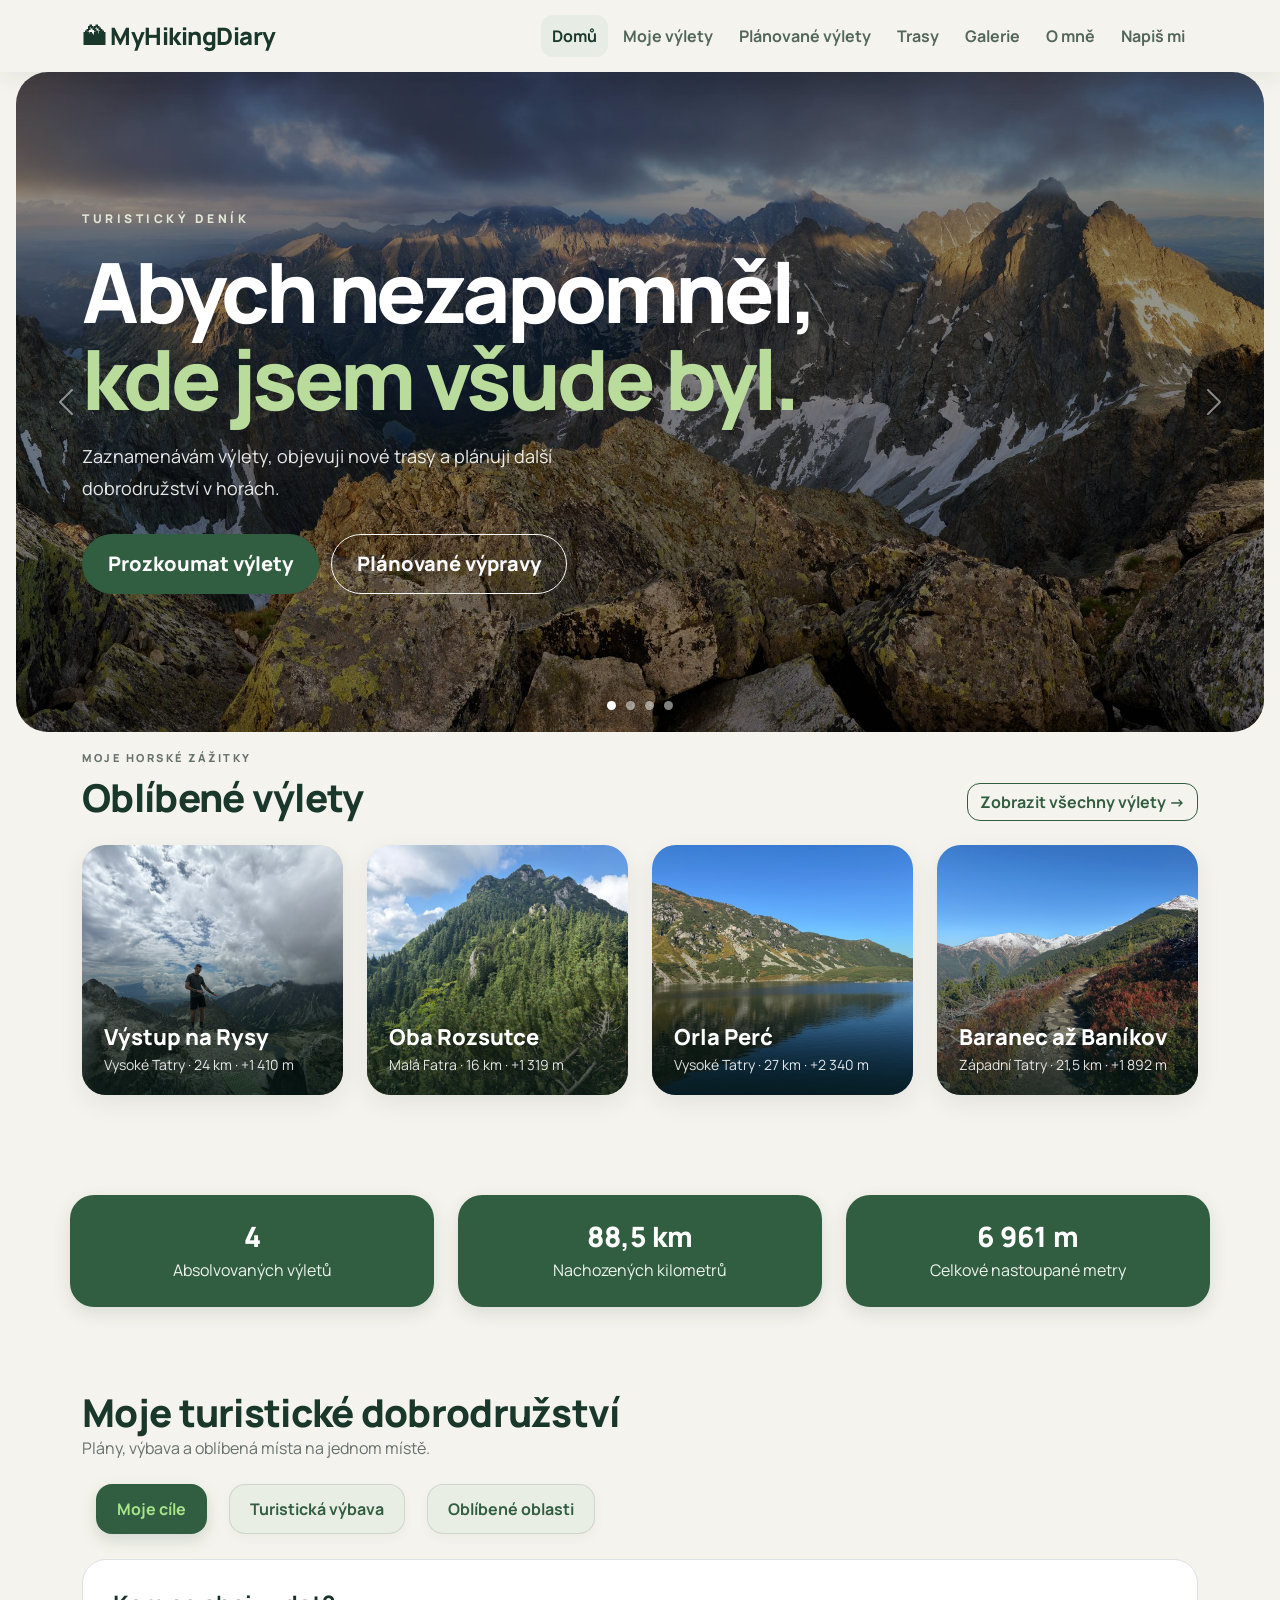
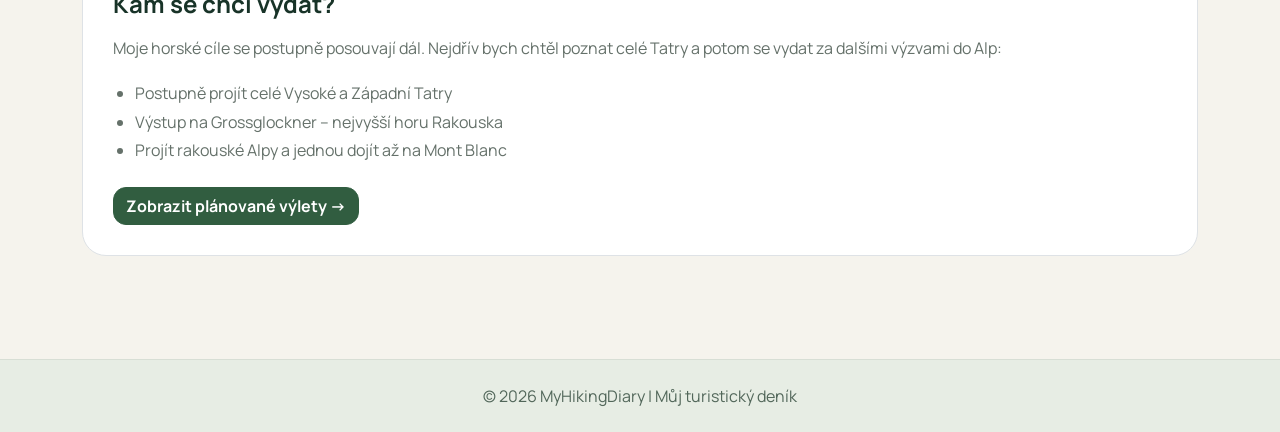
==== commit 80084f4c: "FInalni upravy projektu" ====
--- a/index.html
+++ b/index.html
@@ -26,61 +26,23 @@
 
     <!-- NAVIGACE -->
     <nav class="navbar navbar-expand-lg navbar-light sticky-top">
-        <div class="container">
-
-            <a class="navbar-brand fw-bold" href="index.html">
-                🏔 MyHikingDiary
-            </a>
-
-            <button
-                class="navbar-toggler"
-                type="button"
-                data-bs-toggle="collapse"
-                data-bs-target="#menu"
-                aria-controls="menu"
-                aria-expanded="false"
-                aria-label="Otevřít navigaci">
-
-                <span class="navbar-toggler-icon"></span>
-            </button>
-
-            <div class="collapse navbar-collapse" id="menu">
-
-                <ul class="navbar-nav ms-auto">
-
-                    <li class="nav-item">
-                        <a class="nav-link active" href="index.html">Domů</a>
-                    </li>
-
-                    <li class="nav-item">
-                        <a class="nav-link" href="vylety.html">Moje výlety</a>
-                    </li>
-
-                    <li class="nav-item">
-                        <a class="nav-link" href="plany.html">Plánované výlety</a>
-                    </li>
-
-                    <li class="nav-item">
-                        <a class="nav-link" href="trasy.html">Trasy</a>
-                    </li>
-
-                    <li class="nav-item">
-                        <a class="nav-link" href="galerie.html">Galerie</a>
-                    </li>
-
-                    <li class="nav-item">
-                        <a class="nav-link" href="kontakt.html">O mně</a>
-                    </li>
-
-                </ul>
-
-                <a href="plany.html" class="btn btn-success ms-lg-3">
-                    Naplánovat výlet →
-                </a>
-
-            </div>
-        </div>
-    </nav>
+    <div class="container">
+        <a class="navbar-brand fw-bold" href="index.html">🏔 MyHikingDiary</a>
+        <button class="navbar-toggler" type="button" data-bs-toggle="collapse" data-bs-target="#menu" aria-controls="menu" aria-expanded="false" aria-label="Otevřít navigaci">
+            <span class="navbar-toggler-icon"></span>
+        </button>
+        <div class="collapse navbar-collapse" id="menu">
+            <ul class="navbar-nav ms-auto"><li class="nav-item"><a class="nav-link active" href="index.html">Domů</a></li>
+<li class="nav-item"><a class="nav-link" href="vylety.html">Moje výlety</a></li>
+<li class="nav-item"><a class="nav-link" href="plany.html">Plánované výlety</a></li>
+<li class="nav-item"><a class="nav-link" href="trasy.html">Trasy</a></li>
+<li class="nav-item"><a class="nav-link" href="galerie.html">Galerie</a></li>
+<li class="nav-item"><a class="nav-link" href="omne.html">O mně</a></li>
+<li class="nav-item"><a class="nav-link" href="kontakt.html">Napiš mi</a></li>
+</ul>
+        </div>
+    </div>
+</nav>
 
 
     <!-- ÚVODNÍ BOOTSTRAP CAROUSEL -->
@@ -166,8 +128,8 @@
                 </p>
 
                 <h1>
-                    Každá cesta<br>
-                    <span>má svůj příběh.</span>
+                    Abych nezapomněl,<br>
+                    <span>kde jsem všude byl.</span>
                 </h1>
 
                 <p class="hero-text">
@@ -217,67 +179,70 @@
 
     <!-- STATISTIKY -->
     
-    <!-- OBLÍBENÉ VÝLETY -->
+    <!-- ABSOLVOVANÉ VÝLETY -->
     <section class="featured-section container">
         <div class="section-heading featured-heading">
             <div>
-                <p class="eyebrow">INSPIRACE NA CESTY</p>
+                <p class="eyebrow">MOJE HORSKÉ ZÁŽITKY</p>
                 <h2>Oblíbené výlety</h2>
             </div>
             <a href="vylety.html" class="btn btn-outline-success">Zobrazit všechny výlety →</a>
         </div>
         <div class="row g-4">
-            <div class="col-12 col-md-4">
-                <a href="vylety.html" class="featured-card">
-                    <img src="images/uvod1.jpg" alt="Horská krajina ve Vysokých Tatrách">
+            <div class="col-12 col-sm-6 col-xl-3">
+                <a href="vylety.html" class="featured-card" data-completed-hike data-distance="24" data-ascent="1410">
+                    <img src="images/rysy1.JPEG" alt="Výhledy z výstupu na Rysy">
                     <span class="featured-card-shade"></span>
-                    <span class="featured-card-caption"><strong>Vysoké Tatry</strong><small>Horské štíty a plesa</small></span>
+                    <span class="featured-card-caption"><strong>Výstup na Rysy</strong><small>Vysoké Tatry · 24 km · +1 410 m</small></span>
                 </a>
             </div>
-            <div class="col-12 col-md-4">
-                <a href="vylety.html" class="featured-card">
-                    <img src="images/uvod2.jpg" alt="Horská krajina Beskyd">
+            <div class="col-12 col-sm-6 col-xl-3">
+                <a href="vylety.html" class="featured-card" data-completed-hike data-distance="16" data-ascent="1319">
+                    <img src="images/fatra1.JPEG" alt="Horská krajina Malé Fatry">
                     <span class="featured-card-shade"></span>
-                    <span class="featured-card-caption"><strong>Beskydy</strong><small>Lesní stezky a výhledy</small></span>
+                    <span class="featured-card-caption"><strong>Oba Rozsutce</strong><small>Malá Fatra · 16 km · +1 319 m</small></span>
                 </a>
             </div>
-            <div class="col-12 col-md-4">
-                <a href="vylety.html" class="featured-card">
-                    <img src="images/uvod3.jpg" alt="Alpské jezero obklopené horami">
+            <div class="col-12 col-sm-6 col-xl-3">
+                <a href="vylety.html" class="featured-card" data-completed-hike data-distance="27" data-ascent="2340">
+                    <img src="images/perc1.JPEG" alt="Hřebenová trasa Orla Perć">
                     <span class="featured-card-shade"></span>
-                    <span class="featured-card-caption"><strong>Alpy</strong><small>Výpravy za obzorem</small></span>
+                    <span class="featured-card-caption"><strong>Orla Perć</strong><small>Vysoké Tatry · 27 km · +2 340 m</small></span>
                 </a>
             </div>
+            <div class="col-12 col-sm-6 col-xl-3">
+                <a href="vylety.html" class="featured-card" data-completed-hike data-distance="21.5" data-ascent="1892">
+                    <img src="images/zapadni1.JPEG" alt="Hřeben Západních Tater">
+                    <span class="featured-card-shade"></span>
+                    <span class="featured-card-caption"><strong>Baranec až Baníkov</strong><small>Západní Tatry · 21,5 km · +1 892 m</small></span>
+                </a>
+            </div>
         </div>
     </section>
 
-
-<section class="stats-section container">
-    <div class="row g-4 text-center">
-
-        <div class="col-md-4">
-            <div class="stat-card">
-                <h3>12</h3>
-                <p>Absolvovaných výletů</p>
-            </div>
-        </div>
-
-        <div class="col-md-4">
-            <div class="stat-card">
-                <h3>85 km</h3>
-                <p>Nachozených kilometrů</p>
-            </div>
-        </div>
-
-        <div class="col-md-4">
-            <div class="stat-card">
-                <h3>8</h3>
-                <p>Vysněných destinací</p>
-            </div>
-        </div>
-
-    </div>
-</section>
+    <!-- STATISTIKY SE POČÍTAJÍ Z ABSOLVOVANÝCH VÝLETŮ VÝŠE -->
+    <section class="stats-section container">
+        <div class="row g-4 text-center">
+            <div class="col-md-4">
+                <div class="stat-card">
+                    <h3 id="completedHikesCount">4</h3>
+                    <p>Absolvovaných výletů</p>
+                </div>
+            </div>
+            <div class="col-md-4">
+                <div class="stat-card">
+                    <h3 id="completedHikesDistance">88,5 km</h3>
+                    <p>Nachozených kilometrů</p>
+                </div>
+            </div>
+            <div class="col-md-4">
+                <div class="stat-card">
+                    <h3 id="completedHikesAscent">6 961 m</h3>
+                    <p>Celkové nastoupané metry</p>
+                </div>
+            </div>
+        </div>
+    </section>
 
 <!-- PŘEPÍNACÍ ZÁLOŽKY -->
 <section class="container tabs-section py-5">
@@ -345,14 +310,14 @@
             <h3>Kam se chci vydat?</h3>
 
             <p>
-                Každý výlet začíná snem o novém místě.
-                Mezi moje další turistické cíle patří:
+                Moje horské cíle se postupně posouvají dál.
+                Nejdřív bych chtěl poznat celé Tatry a potom se vydat za dalšími výzvami do Alp:
             </p>
 
             <ul>
-                <li>Výstup na Rysy ve Vysokých Tatrách</li>
-                <li>Prozkoumání okolí Grossglockneru</li>
-                <li>Vícedenní přechod rakouských Alp</li>
+                <li>Postupně projít celé Vysoké a Západní Tatry</li>
+                <li>Výstup na Grossglockner – nejvyšší horu Rakouska</li>
+                <li>Projít rakouské Alpy a jednou dojít až na Mont Blanc</li>
             </ul>
 
             <a href="plany.html" class="btn btn-success">
@@ -428,6 +393,21 @@
     </footer>
 
 
+
+    <script>
+        // Souhrn se automaticky počítá z karet označených jako absolvované výlety.
+        document.addEventListener('DOMContentLoaded', function () {
+            const hikes = Array.from(document.querySelectorAll('[data-completed-hike]'));
+            const totalDistance = hikes.reduce((sum, hike) => sum + Number(hike.dataset.distance || 0), 0);
+            const totalAscent = hikes.reduce((sum, hike) => sum + Number(hike.dataset.ascent || 0), 0);
+            const format = number => new Intl.NumberFormat('cs-CZ', { maximumFractionDigits: 1 }).format(number);
+
+            document.getElementById('completedHikesCount').textContent = hikes.length;
+            document.getElementById('completedHikesDistance').textContent = format(totalDistance) + ' km';
+            document.getElementById('completedHikesAscent').textContent = format(totalAscent) + ' m';
+        });
+    </script>
+
     <!-- Bootstrap JavaScript -->
     <script src="https://cdn.jsdelivr.net/npm/bootstrap@5.3.3/dist/js/bootstrap.bundle.min.js"></script>
 
--- a/css/style.css
+++ b/css/style.css
@@ -1180,3 +1180,130 @@
     margin-top: -4px;
     pointer-events: none;
 }
+
+
+/* KARTY OSOBNÍHO TURISTICKÉHO DENÍKU */
+.hike-diary-card {
+    border: 1px solid rgba(25, 55, 43, .10);
+    border-radius: 24px;
+    background: #fff;
+}
+.hike-photo-carousel,
+.hike-photo-carousel .carousel-inner,
+.hike-photo-carousel .carousel-item {
+    border-radius: 24px 24px 0 0;
+    overflow: hidden;
+}
+.hike-photo-carousel .carousel-item img {
+    display: block;
+    width: 100%;
+    height: 310px;
+    object-fit: cover;
+}
+.hike-photo-carousel .carousel-control-prev,
+.hike-photo-carousel .carousel-control-next {
+    width: 13%;
+    opacity: .9;
+}
+.hike-photo-carousel .carousel-control-prev-icon,
+.hike-photo-carousel .carousel-control-next-icon {
+    background-color: rgba(16, 40, 32, .55);
+    border-radius: 50%;
+    background-size: 55%;
+    padding: 18px;
+}
+.hike-photo-carousel .carousel-indicators {
+    margin-bottom: 12px;
+}
+.hike-photo-carousel .carousel-indicators [data-bs-target] {
+    width: 8px;
+    height: 8px;
+    border: 0;
+    border-radius: 50%;
+    margin: 0 5px;
+}
+.hike-date {
+    color: var(--muted);
+    font-size: 13px;
+    font-weight: 700;
+}
+.hike-stats {
+    display: flex;
+    gap: 12px;
+    margin-top: 18px;
+}
+.hike-stats > div {
+    flex: 1;
+    display: flex;
+    flex-direction: column;
+    gap: 2px;
+    padding: 13px 16px;
+    border-radius: 16px;
+    background: #eef1e9;
+}
+.hike-stats strong {
+    color: var(--forest);
+    font-size: 22px;
+    font-weight: 800;
+    letter-spacing: -.5px;
+}
+.hike-stats span {
+    color: var(--muted);
+    font-size: 12px;
+    font-weight: 700;
+}
+.hike-diary-card .card-body {
+    padding: 24px;
+}
+.hike-diary-card .card-text {
+    font-size: 14px;
+    line-height: 1.8;
+}
+.hike-extra-note {
+    color: var(--muted);
+    font-size: 12px;
+    font-weight: 700;
+}
+@media (max-width: 575.98px) {
+    .hike-photo-carousel .carousel-item img {
+        height: 245px;
+    }
+    .hike-diary-card .card-body {
+        padding: 19px;
+    }
+    .hike-stats strong {
+        font-size: 19px;
+    }
+}
+
+
+/* Pevná navigační tlačítka O mně a Napiš mi – stejný vzhled na všech stránkách */
+.navbar-actions .btn {
+    display: inline-flex;
+    align-items: center;
+    justify-content: center;
+    min-height: 40px;
+    border: 1px solid var(--forest) !important;
+    border-radius: 14px;
+    padding: 10px 17px;
+    color: var(--forest) !important;
+    background: transparent !important;
+    font-weight: 700;
+    line-height: 1.2;
+    white-space: nowrap;
+    text-decoration: none;
+    box-shadow: none !important;
+}
+.navbar-actions .btn:hover,
+.navbar-actions .btn:focus-visible {
+    color: #fff !important;
+    background: var(--forest) !important;
+    border-color: var(--forest) !important;
+}
+@media (max-width: 991.98px) {
+    .navbar-actions {
+        margin: 12px 0 4px;
+        justify-content: flex-start;
+        flex-wrap: wrap;
+    }
+}
